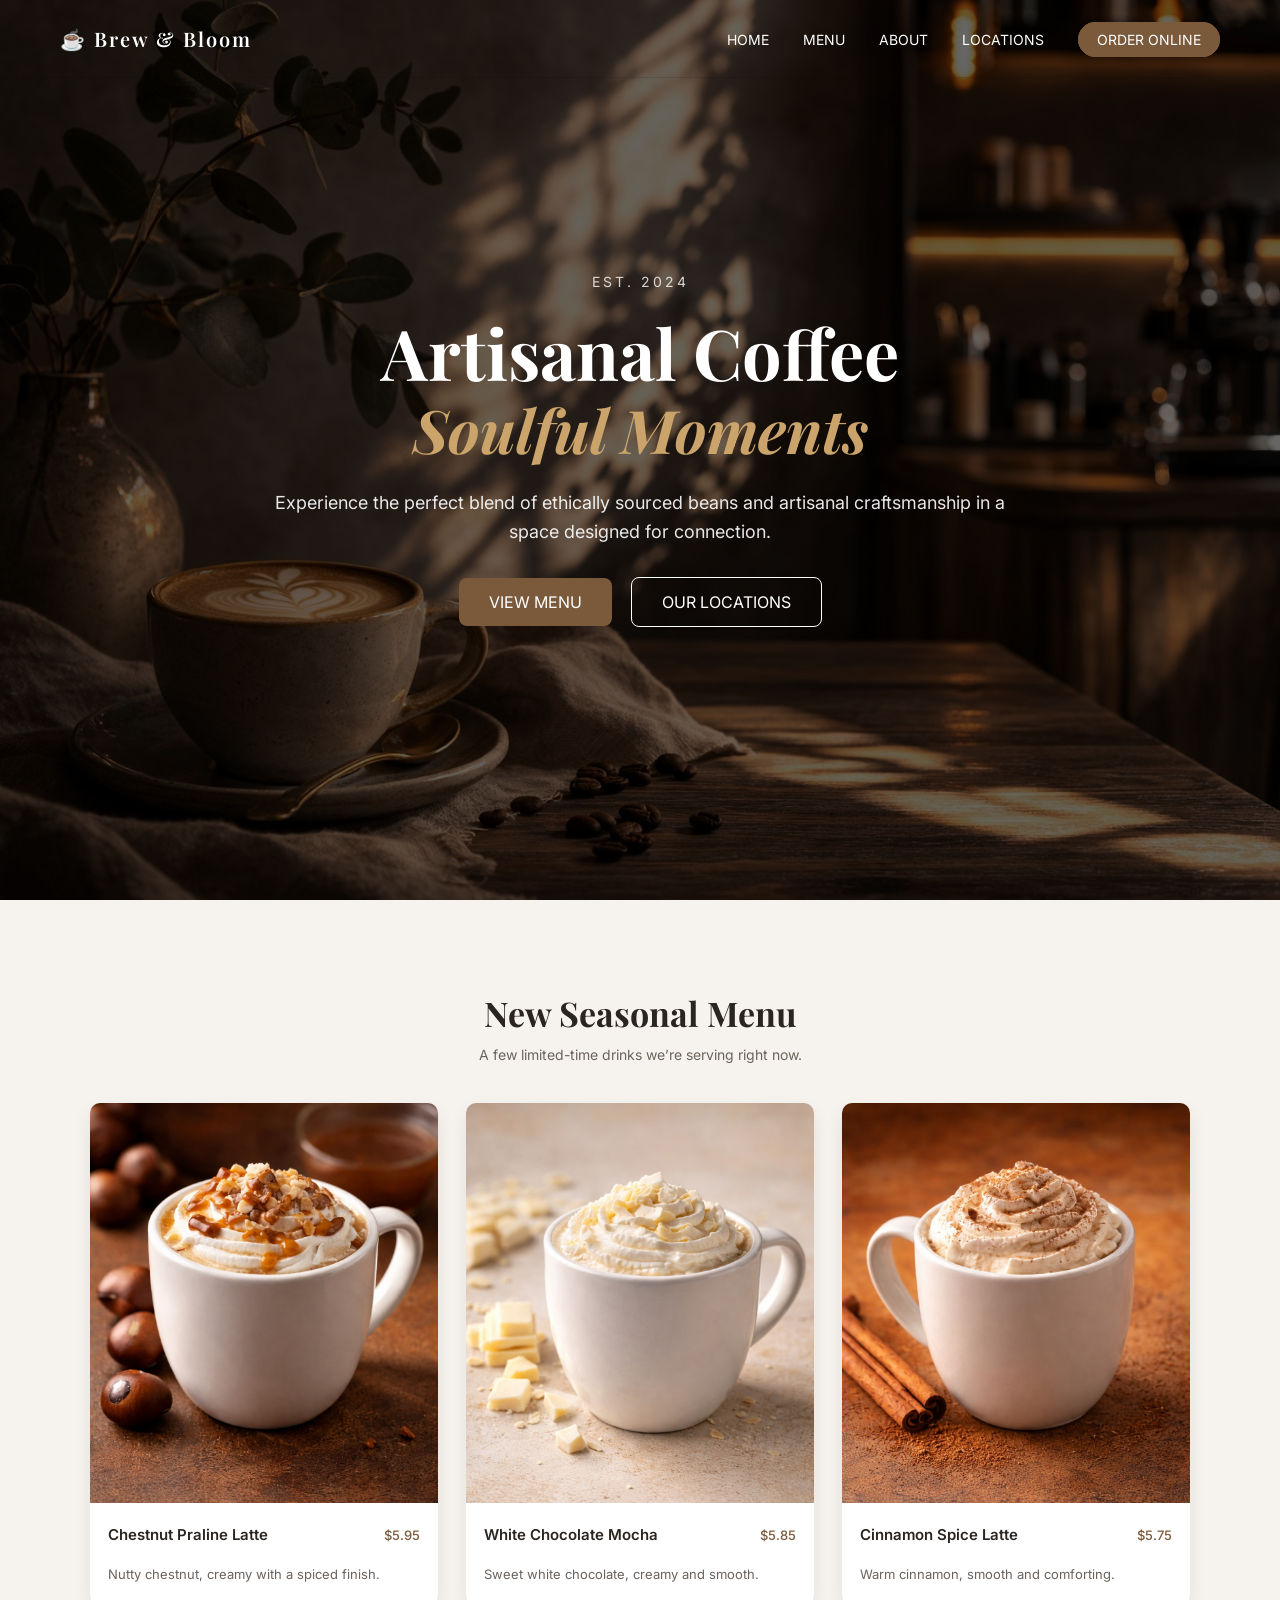
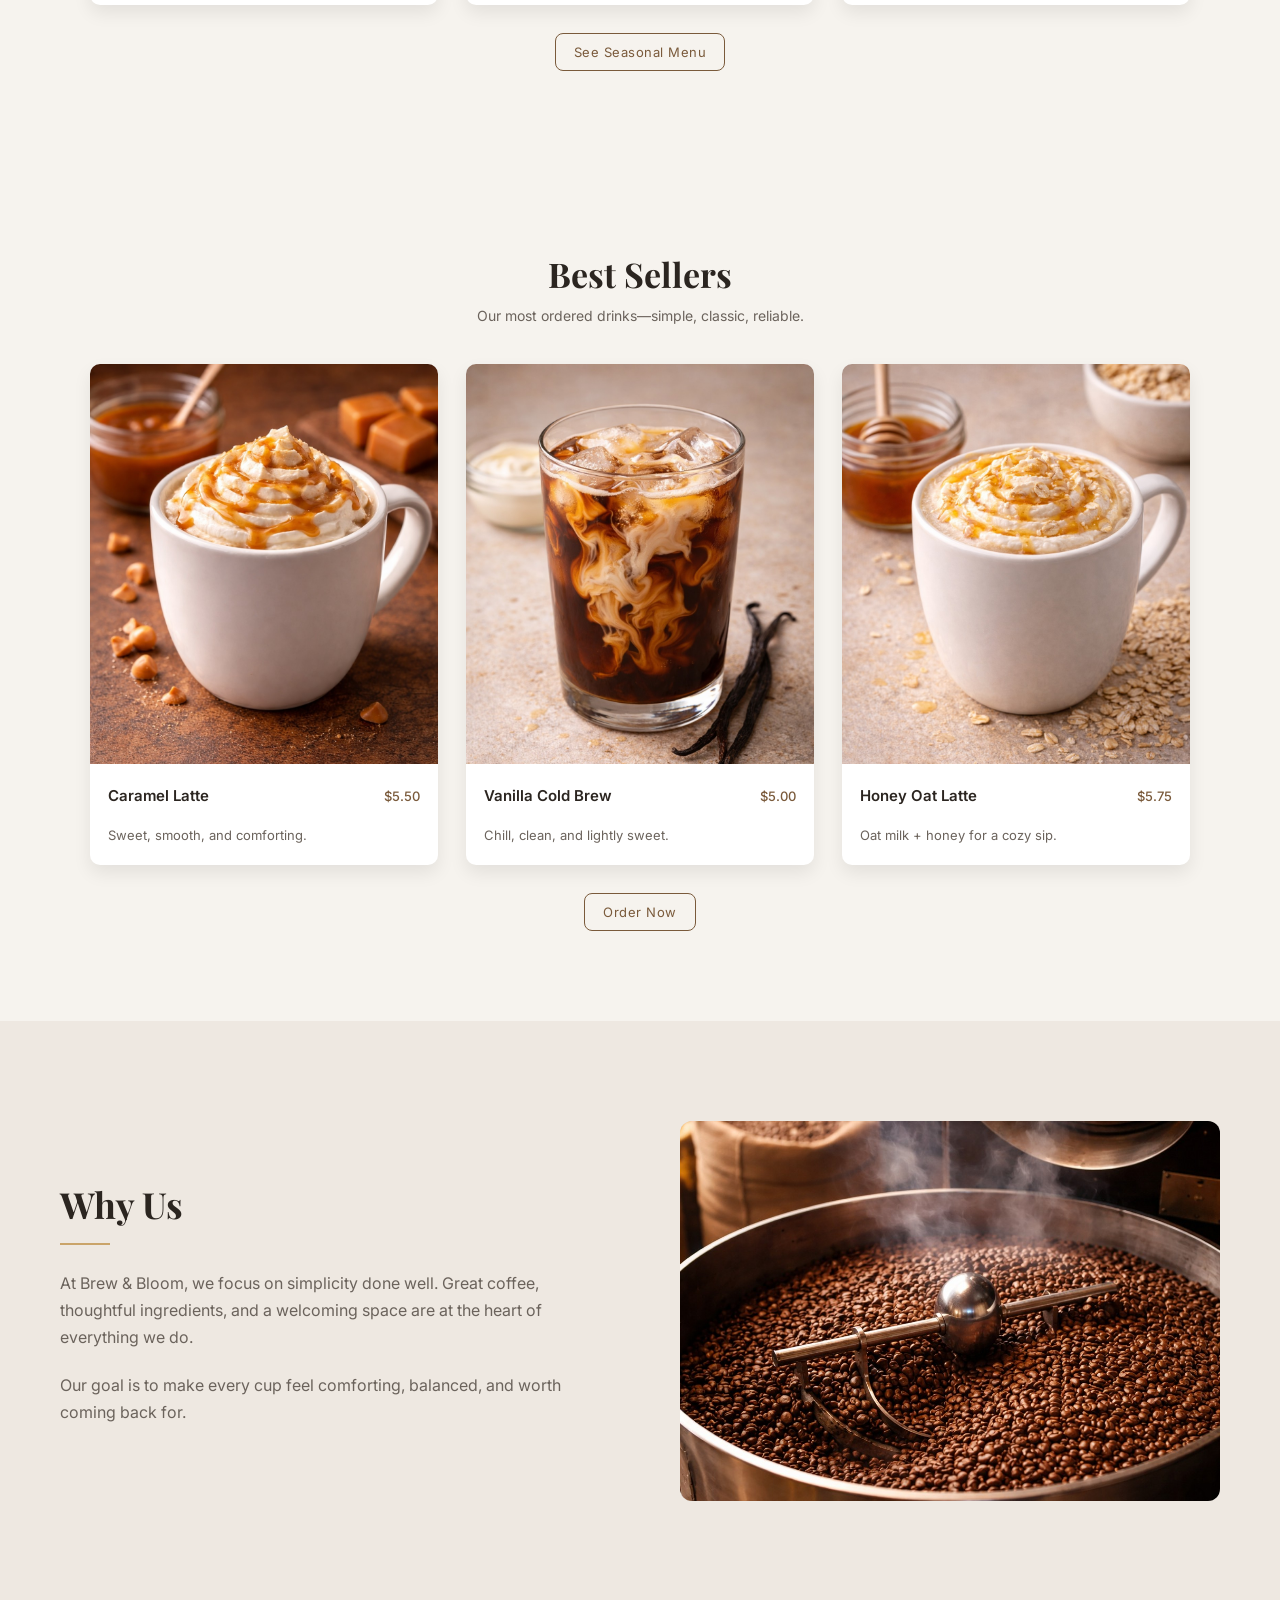
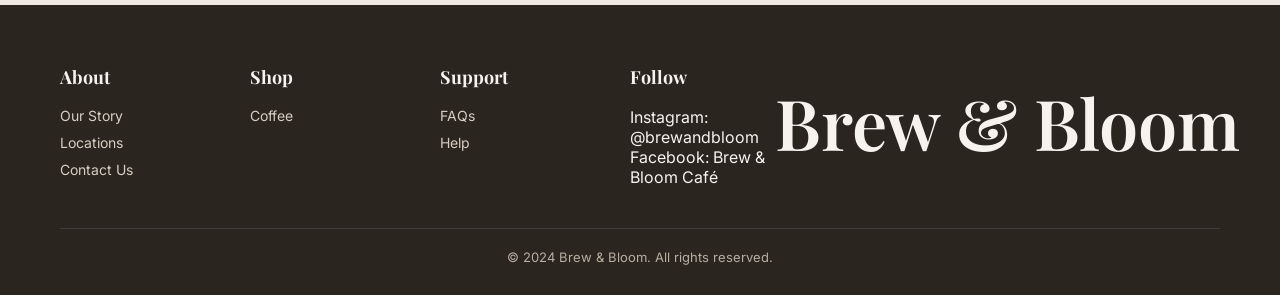
==== index.html @ 4519313d "Update index.html" ====
<!DOCTYPE html>
<html lang="en">
<head>
    <meta charset="UTF-8">
    <meta name="viewport" content="width=device-width, initial-scale=1.0">
    <title>Brew & Bloom</title>
    <link rel="stylesheet" href="style.css">

    <!-- Google Fonts -->
    <link href="https://fonts.googleapis.com/css2?family=Playfair+Display:wght@400;700&family=Inter:wght@300;400;500&display=swap" rel="stylesheet">
</head>
<body class="home">

    <!-- Navbar -->
    <header>
        <div class="logo">☕ Brew & Bloom</div>
        <div class="hamburger" onclick="toggleMenu()">
            ☰
        </div>


   <nav>

<a href="index.html#home">HOME</a>
<a href="menu.html">MENU</a>
<a href="story.html">ABOUT</a>
<a href="locations.html">LOCATIONS</a>
<a href="order.html" class="order-btn">ORDER ONLINE</a>

</nav>

    
    </header>

    <!-- Hero Section -->
    <section class="hero" id="home">
        <div class="overlay"></div>

        <div class="hero-content">
            <p class="est">EST. 2024</p>
            <h1>Artisanal Coffee</h1>
            <h2>Soulful Moments</h2>
            <p class="description">
                Experience the perfect blend of ethically sourced beans and artisanal craftsmanship in a space designed for connection.
            </p>

            <div class="buttons">
                 <a href="menu.html" class="primary-btn">VIEW MENU</a>
                 <a href="locations.html" class="secondary-btn">OUR LOCATIONS</a>
            </div>
        </div>
    </section>

<!-- SEASONAL SECTION (centered + small button under cards) -->
<section id="seasonal" class="curated">
  <div class="curated-inner">

    <h2 class="curated-title">New Seasonal Menu</h2>
    <p class="curated-subtitle">A few limited-time drinks we’re serving right now.</p>

    <div class="curated-grid">
      <article class="curated-card">
        <img src="image/seasonal1.jpg" alt="Chestnut Praline Latte">
        <div class="curated-body">
          <div class="curated-row">
            <h3>Chestnut Praline Latte</h3>
            <span class="price">$5.95</span>
          </div>
          <p class="curated-desc">Nutty chestnut, creamy with a spiced finish.</p>
        </div>
      </article>

      <article class="curated-card">
        <img src="image/seasonal2.jpg" alt="White Chocolate Mocha">
        <div class="curated-body">
          <div class="curated-row">
            <h3>White Chocolate Mocha</h3>
            <span class="price">$5.85</span>
          </div>
          <p class="curated-desc">Sweet white chocolate, creamy and smooth.</p>
        </div>
      </article>

      <article class="curated-card">
        <img src="image/seasonal3.jpg" alt="Cinnamon Spice Latte">
        <div class="curated-body">
          <div class="curated-row">
            <h3>Cinnamon Spice Latte</h3>
            <span class="price">$5.75</span>
          </div>
          <p class="curated-desc">Warm cinnamon, smooth and comforting.</p>
        </div>
      </article>
    </div>

    <div class="curated-cta">
      <a href="seasonal.html" class="curated-btn">See Seasonal Menu</a>
    </div>

  </div>
</section>

<!-- BEST SELLERS (centered + small button under cards) -->
<section id="menu" class="curated">
  <div class="curated-inner">

    <h2 class="curated-title">Best Sellers</h2>
    <p class="curated-subtitle">Our most ordered drinks—simple, classic, reliable.</p>

    <div class="curated-grid">
      <article class="curated-card">
        <img src="image/bestcoffee1.jpg" alt="Caramel Latte">
        <div class="curated-body">
          <div class="curated-row">
            <h3>Caramel Latte</h3>
            <span class="price">$5.50</span>
          </div>
          <p class="curated-desc">Sweet, smooth, and comforting.</p>
        </div>
      </article>

      <article class="curated-card">
        <img src="image/bestcoffee2.jpg" alt="Vanilla Cold Brew">
        <div class="curated-body">
          <div class="curated-row">
            <h3>Vanilla Cold Brew</h3>
            <span class="price">$5.00</span>
          </div>
          <p class="curated-desc">Chill, clean, and lightly sweet.</p>
        </div>
      </article>

      <article class="curated-card">
        <img src="image/bestcoffee3.jpg" alt="Honey Oat Latte">
        <div class="curated-body">
          <div class="curated-row">
            <h3>Honey Oat Latte</h3>
            <span class="price">$5.75</span>
          </div>
          <p class="curated-desc">Oat milk + honey for a cozy sip.</p>
        </div>
      </article>
    </div>

    <div class="curated-cta">
      <a href="order.html" class="curated-btn">Order Now</a>
    </div>

  </div>
</section>
<!-- WHy us section -->
<section class="why-us">

  <div class="whyus-container">

    <div class="whyus-text">

      <h2>Why Us</h2>

      <div class="line"></div>

        <p>
        At Brew & Bloom, we focus on simplicity done well.
        Great coffee, thoughtful ingredients, and a welcoming space
        are at the heart of everything we do.
        </p>
        
        <p>
        Our goal is to make every cup feel comforting, balanced,
        and worth coming back for.
        </p>

    </div>

    <div class="whyus-image">
      <img src="image/roaster.jpg" alt="Coffee Roasting">
    </div>

  </div>

</section>

<!-- FOOTER section -->
<footer class="footer">

    <div class="footer-container">

        <div class="footer-column">

            <h3>About</h3>

            <a href="story.html">Our Story</a>
            <a href="locations.html">Locations</a>
            <a href="contact.html">Contact Us</a>

        </div>


        <div class="footer-column">

            <h3>Shop</h3>
            <!-- sends you to the menu -->
            <a href="menu.html">Coffee</a>

        </div>


        <div class="footer-column">

            <h3>Support</h3>

            <a href="faq.html">FAQs</a>
            <a href="support.html">Help</a>

        </div>


        <div class="footer-column">

            <h3>Follow</h3>

            <p>Instagram: @brewandbloom</p>
            <p>Facebook: Brew & Bloom Café</p>


        </div>

    </div>

    <div class="footer-bottom">
    <!-- copyright -->
        <p>&copy 2024 Brew & Bloom. All rights reserved.</p>

        
    <!-- Big Brandmark -->
        <div class="footer-brand">
                Brew & Bloom
        </div>
    </div>
</footer>
    
    <script src="script.js"></script>
</body>

</html>
---- style.css ----
/*  GLOBAL RESET  */

* {
    margin: 0;
    padding: 0;
    box-sizing: border-box;
}

body {
    font-family: 'Inter', sans-serif;
    background: #f6f3ee; /* light beige background */
    color: #2b2520; /* dark brown text */
}

a {
    text-decoration: none;
    color: inherit;
}

/*  NAVBAR  */
.home .logo {
    color: white; /* for home */
}

.home nav a {
    color: white; /* for home */
}

header {
    position: absolute;
    top: 0;
    width: 100%;
    padding: 25px 60px;
    display: flex;
    justify-content: space-between;
    align-items: center;
    z-index: 10;
    border-bottom: 1px solid rgba(0, 0, 0, 0.10);
}

.logo {
    font-size: 20px;
    font-weight: 600;
    letter-spacing: 2px;
    font-family: 'Playfair Display', serif;

}

nav a {
    margin-left: 30px;
    font-size: 14px;
    transition: 0.3s;
}

nav a:hover {
    color: #caa46a; /* gold accent */
}

.order-btn {
    border: 1px solid #7a5a3b;
    padding: 8px 18px;
    border-radius: 25px;
    background: #7a5a3b; /* add the background color */
    color: white;
}

/*  HERO SECTION (HOME) */

.hero {
    height: 100vh;
    background: url("image/coffee-hero.jpg") center/cover no-repeat;
    display: flex;
    justify-content: center;
    align-items: center;
    text-align: center;
    position: relative;
}

.overlay {
    position: absolute;
    width: 100%;
    height: 100%;
    background: rgba(0,0,0,0.6);
}

.hero-content {
    position: relative;
    max-width: 800px;
    padding: 20px;

    color: white;
}

.est {
    letter-spacing: 3px;
    margin-bottom: 15px;
    font-size: 14px;
    opacity: 0.8;
}

.hero h1 {
    font-family: 'Playfair Display', serif;
    font-size: 70px;
    font-weight: 700;
}

.hero h2 {
    font-family: 'Playfair Display', serif;
    font-size: 60px;
    font-style: italic;
    color: #caa46a;
    margin-top: -10px;
}

.description {
    margin-top: 20px;
    font-size: 18px;
    line-height: 1.6;
    opacity: 0.9;
}

/*  BUTTONS  */

.buttons {
    margin-top: 30px;
}

.primary-btn {
    display: inline-block;
    background: #7a5a3b;
    padding: 14px 30px;
    border-radius: 8px;
    margin-right: 15px;
    transition: 0.3s;
    color: white;
}

.primary-btn:hover {
    background: #6a4d33;
}

.secondary-btn {
    display: inline-block;
    padding: 14px 30px;
    border-radius: 8px;
    border: 1px solid white;
    transition: 0.3s;
    color: white;
}

.secondary-btn:hover {
    background: white;
    color: #2b2520;
}

/*  PAGE HEADER  */

.page-header {
    padding: 140px 20px 60px;
    text-align: center;
    border-bottom: 1px solid #e4ded6;
}

.page-header h1 {
    font-size: 60px;
    font-weight: bold;
    
}

/* HERO TEXT (MENU STYLE) */

.hero-text {
    text-align: center;
    padding: 120px 20px 60px;
    border-bottom: 1px solid #e4ded6;
}

.hero-text h1 {
    font-size: 65px;
    font-weight: bold;
    line-height: 1.2;
}

.yellow {
    color: #caa46a;
}

.hero-text p {
    margin-top: 20px;
    max-width: 600px;
    margin-left: auto;
    margin-right: auto;
    color: #6b635c;
}

/* MAIN LAYOUT */

.menu-container{
display:flex;
gap:80px;
padding:130px 90px 110px;
align-items:flex-start;

background:linear-gradient(to bottom,#f6f3ee,#efe7dc);
}



/* SIDEBAR */

.menu-sidebar{
width:250px;
flex-shrink:0;
position:sticky;
top:110px;

background:#ffffff;
padding:30px 28px;

border-radius:14px;

border:1px solid #ece4db;

box-shadow:0 15px 35px rgba(0,0,0,0.08);
}


/* CATEGORY TITLE */

.menu-sidebar h3{
margin-top:26px;
margin-bottom:16px;

font-size:12px;
letter-spacing:2px;
text-transform:uppercase;

color:#caa46a;

border-bottom:2px solid #f1e8dd;
padding-bottom:6px;
}


/* SIDEBAR LINKS */

.menu-sidebar a{
display:block;
margin-bottom:10px;
font-size:14px;
color:#5f574f;
transition:0.25s;
padding:4px 0;
}

.menu-sidebar a:hover{
color:#caa46a;
transform:translateX(6px);
}



/* MAIN CONTENT */

.menu-content h2{
font-family:'Playfair Display', serif;
font-size:38px;
margin-bottom:40px;

color:#2b2520;

position:relative;
}

.menu-content h2:after{
content:"";
display:block;
width:60px;
height:3px;
background:#caa46a;
margin-top:10px;
}


.menu-content h3{
font-family:'Playfair Display', serif;
margin-top:10px;
margin-bottom:18px;

font-size:24px;

color:#7a5a3b;
}



.menu-container{
display:flex;
gap:100px;
padding:120px 80px 100px 80px;
align-items:flex-start;
}





/* GRID LAYOUT */

.menu-grid{
display:grid;
grid-template-columns:1fr 1fr;
gap:45px;

margin-bottom:90px;
}


.menu-column{
display:flex;
flex-direction:column;
gap:25px;
}


/* MENU ITEM CARD */

.menu-item{
display:flex;
align-items:center;
gap:22px;

background:#ffffff;
padding:18px 20px;

border-radius:14px;

border:1px solid #eee5dc;

box-shadow:0 12px 28px rgba(0,0,0,0.07);

cursor:pointer;
transition:0.3s;
}

.menu-item:hover{
transform:translateY(-4px);
box-shadow:0 18px 38px rgba(0,0,0,0.12);
}



/* BIGGER IMAGES */

.menu-item img{
width:90px;
height:90px;

border-radius:50%;

object-fit:cover;

border:3px solid #f1e8dd;
}



/* TEXT */

.menu-item span{
font-size:17px;
font-weight:500;

color:#2b2520;

font-family:'Inter', sans-serif;
}


/* LOCATIONS PAGE */

.location-section{
padding:80px 60px;
background:#f7f4ef;
}

.location-container{
max-width:1100px;
margin:auto;
display:grid;
grid-template-columns:repeat(2,1fr);
gap:40px;
}

.location-card{
background:white;
border-radius:14px;
overflow:hidden;
box-shadow:0 8px 25px rgba(0,0,0,0.08);
transition:0.25s;
}

.location-card:hover{
transform:translateY(-6px);
box-shadow:0 12px 30px rgba(0,0,0,0.12);
}

.location-card img{
width:100%;
height:260px;
object-fit:cover;
}

.location-info{
padding:25px;
text-align:center;
}

.location-info h3{
font-family:'Playfair Display', serif;
font-size:22px;
margin-bottom:15px;
color:#2b2520;
}

.address{
color:#6b635c;
margin-bottom:10px;
line-height:1.6;
}

.phone{
font-size:14px;
margin-bottom:10px;
color:#6b635c;
}

.hours{
font-size:14px;
margin-bottom:18px;
color:#6b635c;
}

.shop-link{
display:inline-block;
padding:8px 20px;
border-radius:20px;
background:#6b4f3c;
color:white;
text-decoration:none;
font-size:14px;
transition:0.2s;
}

.shop-link:hover{
background:#4e392a;
}


/* Curated (centered) sections */
/* seasonal on home */
.curated {
  background: #f6f3ee;
  padding: 90px 60px;
}

.curated-inner {
  max-width: 1100px;
  margin: 0 auto;
  text-align: center;
}

.curated-title {
  font-family: 'Playfair Display', serif;
  font-size: 34px;
  margin-bottom: 10px;
}

.curated-subtitle {
  font-size: 14px;
  color: #6b635c;
  margin-bottom: 40px;
}

.curated-grid {
  display: grid;
  grid-template-columns: repeat(3, 1fr);
  gap: 28px;
  margin-bottom: 28px;
}

.curated-card {
  background: #fff;
  border-radius: 10px;
  overflow: hidden;
  text-align: left;
  box-shadow: 0 8px 18px rgba(0,0,0,0.08);
}

.curated-card img {
  width: 100%;
  height: 400px;
  object-fit: cover;
  object-position: 50% 15%; /* keeps centered and show more of top */
}

.curated-body {
  padding: 18px 18px 20px;
}

.curated-row {
  display: flex;
  justify-content: space-between;
  align-items: baseline;
  gap: 10px;
}

.curated-row h3 {
  font-size: 15px;
  font-weight: 600;
}

.price {
  font-size: 13px;
  color: #7a5a3b;
  white-space: nowrap;
}

.curated-desc {
  margin-top: 10px;
  font-size: 13px;
  color: #6b635c;
  line-height: 1.5;
}

.curated-cta {
  display: flex;
  justify-content: center;
}

.curated-btn {
  display: inline-block;
  border: 1px solid #7a5a3b;
  color: #7a5a3b;
  padding: 10px 18px;
  border-radius: 8px;
  font-size: 13px;
  letter-spacing: 0.5px;
  transition: 0.3s;
  background: transparent;
}

.curated-btn:hover {
  background: #7a5a3b;
  color: #fff;
}
/* responsive */
/* make it seem like separate section colors */
@media (max-width: 900px) {
  .curated-grid {
    grid-template-columns: 1fr;
  }
  .curated {
    padding: 70px 20px;
  }
}

/* ORDER PAGE */

.order-section{
padding:80px 60px;
max-width:1100px;
margin:auto;
text-align:center;
}

.order-section h1{
font-family:'Playfair Display', serif;
font-size:42px;
margin-bottom:10px;
}

.order-subtitle{
color:#6b635c;
margin-bottom:40px;
}

.order-section h2{
margin-top:60px;
margin-bottom:25px;
font-family:'Playfair Display', serif;
font-size:28px;
}

.order-grid{
display:grid;
grid-template-columns:repeat(3,1fr);
gap:30px;
}

.order-item{
background:white;
border-radius:12px;
padding:20px;
box-shadow:0 5px 15px rgba(0,0,0,0.08);
transition:0.2s;
}

.order-item:hover{
transform:translateY(-4px);
}

.order-item img{
width:100%;
height:180px;
object-fit:cover;
border-radius:8px;
margin-bottom:12px;
}

.order-item h3{
font-size:18px;
margin-bottom:6px;
}

.order-item p{
color:#6b635c;
margin-bottom:12px;
}

.order-item button{
background:#6b4f3c;
color:white;
border:none;
padding:8px 18px;
border-radius:20px;
cursor:pointer;
font-size:14px;
}

.order-item button:hover{
background:#4e392a;
}


/* WHY US SECTION */

.why-us {
    padding: 100px 60px;
    background: #eee8e1;
}

.whyus-container {
    max-width: 1200px;
    margin: auto;
    display: grid;
    grid-template-columns: 1fr 1fr;
    align-items: center;
    gap: 80px;
}

.whyus-text h2 {
    font-family: 'Playfair Display', serif;
    font-size: 36px;
    margin-bottom: 15px;
}

.line {
    width: 50px;
    height: 2px;
    background: #caa46a;
    margin-bottom: 25px;
}

.whyus-text p {
    color: #6b635c;
    line-height: 1.7;
    margin-bottom: 20px;
}

.whyus-image img {
    width: 100%;
    height: 380px;      /* control the height */
    object-fit: cover;  /* crops the image nicely */
    border-radius: 12px;
}

/* SEASONAL FEATURE MENU */

.page-header h1 {
    font-family: 'Playfair Display', serif; /*seasonal file header design */
    font-size: 64px;
    letter-spacing: 1px;
    margin-bottom: 10px;
} 

.seasonal-feature {
    padding: 80px 60px;
}

.seasonal-title {
    text-align: center;
    font-family: 'Playfair Display', serif;
    font-size: 42px;
    margin-bottom: 50px;
}

.seasonal-grid {
    display: grid;
    grid-template-columns: repeat(4, 1fr);
    gap: 40px;
}

.seasonal-card {
    background: #ffffff;
    border-radius: 10px;
    overflow: hidden;
    box-shadow: 0 10px 25px rgba(0,0,0,0.08);
}

.seasonal-card img {
    width: 100%;
    height: 400px;      /* controls size */
    object-fit: cover;  /* prevents stretching */
    object-position: 50% 15%;
    border-radius: 12px;
}

.seasonal-info {
    background: #7a5a3b;
    color: white;
    padding: 25px;
    text-align: center;
}

.seasonal-info h2 {
    font-size: 20px;
    margin-bottom: 8px;
}

.price {
    font-weight: 500;
    margin-bottom: 12px;
}

.seasonal-info p {
    font-size: 14px;
    line-height: 1.6;
}

/* FAQ section spacing */
.faq-header h1 {
    margin-bottom: 10px;
}

.faq-header p {
    margin-top: 10px;
}

.faq-section {
    max-width: 900px;
    margin: 80px auto;
    line-height: 1.6;
}

.faq-section h3 {
    margin-top: 30px;   /* space above each question */
    margin-bottom: 8px;
    font-weight: 600;
}

.faq-section p {
    margin-bottom: 20px; /* space between answers */
}
/* SUPPORT PAGE SPACING */

.support-header h1 {
    margin-bottom: 10px;
}

.support-header p {
    margin-top: 10px;
}
.support-section {
    max-width: 900px;
    margin: 80px auto;
    line-height: 1.6;
}

.support-section h3 {
    margin-top: 30px;   /* space above each section title */
    margin-bottom: 8px;
}

.support-section p {
    margin-bottom: 18px; /* space after paragraphs */
}

/* CONTACT PAGE SPACING */

.contact-section {
    max-width: 800px;
    margin: 80px auto;
    text-align: center;
    line-height: 1.7;
}

.contact-section p {
    margin-bottom: 12px;
}
/* FOOTER SECTION */

/* FOOTER */

.footer {
    background: #2b2520;
    color: #f6f3ee;
    padding: 60px 60px 30px;
    /* position to footer to see brandmark */
    position: relative;
}
/* to the left and a little tighter */
.footer-container {
    max-width: 1200px;
    /* push columns to the left */
    margin: 0;
    display: grid;
    
    /* make columns tighter */
    grid-template-columns: repeat(4, 160px);
    gap: 30px;
}


/* =========================
   STORY PAGE
========================= */

.story-section {
    padding: 100px 60px;
}

.story-container {
    max-width: 1100px;
    margin: auto;

    display: grid;
    grid-template-columns: 1fr 1fr;
    gap: 60px;

    align-items: center;
}

/* STORY IMAGE */

.story-image img {
    width: 100%;
    height: 420px;
    object-fit: cover;
    border-radius: 12px;
    box-shadow: 0 12px 30px rgba(0,0,0,0.12);
}

/* STORY TEXT */

.story-text p {
    margin-bottom: 20px;
    line-height: 1.8;
    color: #6b635c;
    font-size: 16px;
}

/* VALUES SECTION */

.values-section {
    background: #eee8e1;
    padding: 90px 60px;
    text-align: center;
}

.values-container {
    max-width: 700px;
    margin: auto;
}

.values-container h2 {
    font-family: 'Playfair Display', serif;
    font-size: 36px;
    margin-bottom: 25px;
}

.values-container p {
    margin-bottom: 12px;
    font-size: 15px;
    color: #6b635c;
    line-height: 1.6;
}



/* footer titles */

.footer-column h3 {
    font-family: 'Playfair Display', serif;
    font-size: 18px;
    margin-bottom: 18px;
}

/* footer links */

.footer-column a {
    display: block;
    font-size: 14px;
    margin-bottom: 10px;
    color: #d7cec2;
    transition: 0.3s;
}

.footer-column a:hover {
    color: #caa46a;
}

/* bottom copyright */

.footer-bottom {
    text-align: center;
    margin-top: 40px;
    padding-top: 20px;
    border-top: 1px solid rgba(255,255,255,0.1);
    font-size: 13px;
    color: #b8aea2;
}
/* BIG BREW & BLOOM BRAND */

.footer-brand {
    position: absolute;
    top: 70px;
    right: 40px;

    font-family: 'Playfair Display', serif;

    font-size: 70px;
    font-weight: 600;

    color: #f6f3ee;
}
/* HAMBURGER ICON */

.hamburger {
    display: none;
    font-size: 28px;
    cursor: pointer;
    color: white;
}

/* MOBILE hamburger MENU */

@media (max-width: 768px) {

    nav {
        display: none;
        flex-direction: column;
        position: absolute;
        top: 80px;
        right: 40px;
        background: #2b2520;
        padding: 20px;
        border-radius: 8px;
    }

    nav a {
        margin: 10px 0;
    }

    nav.show {
        display: flex;
    }

    .hamburger {
        display: block;
    }
}

/* Responsive */
@media (max-width: 900px) {
    .location-section {
        flex-direction: column;
        align-items: center;
    }

    .location-card img {
        height: 400px;
    }
}

/* =========================
   TABLET
========================= */
@media (max-width: 768px) {

    nav {
        flex-wrap: wrap;
        justify-content: center;
    }

    .curated-grid,
    .seasonal-grid,
    .whyus-container,
    .footer-container {
        grid-template-columns: 1fr;
    }

    .menu-container,
    .menu-grid,
    .location-section {
        flex-direction: column;
    }
}

/* =========================
   MOBILE
========================= */
@media (max-width: 480px) {

    header {
        flex-direction: column;
        gap: 10px;
        padding: 20px;
    }

    .hero h1 {
        font-size: 36px;
    }

    .hero h2 {
        font-size: 30px;
    }

    .buttons {
        display: flex;
        flex-direction: column;
        gap: 10px;
    }

    .footer-brand {
        position: static;
        text-align: center;
        font-size: 40px;
    }
}
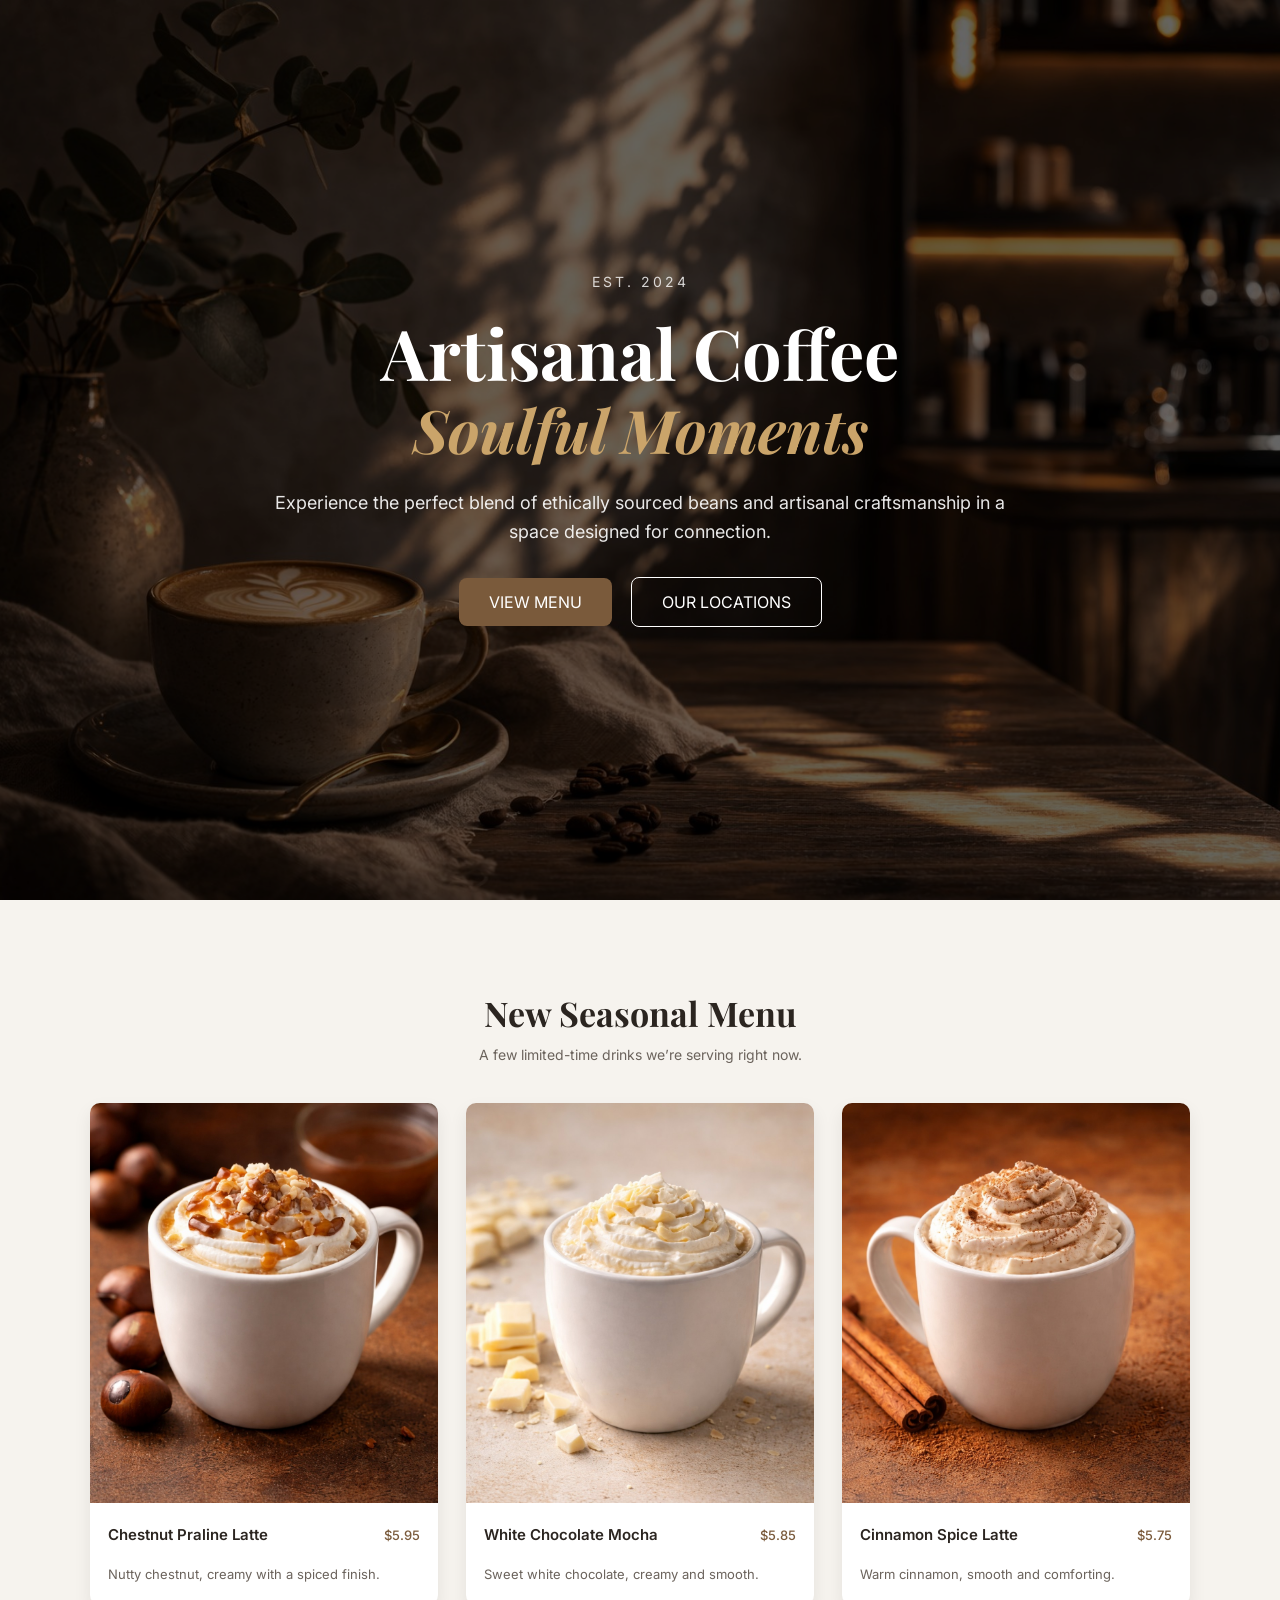
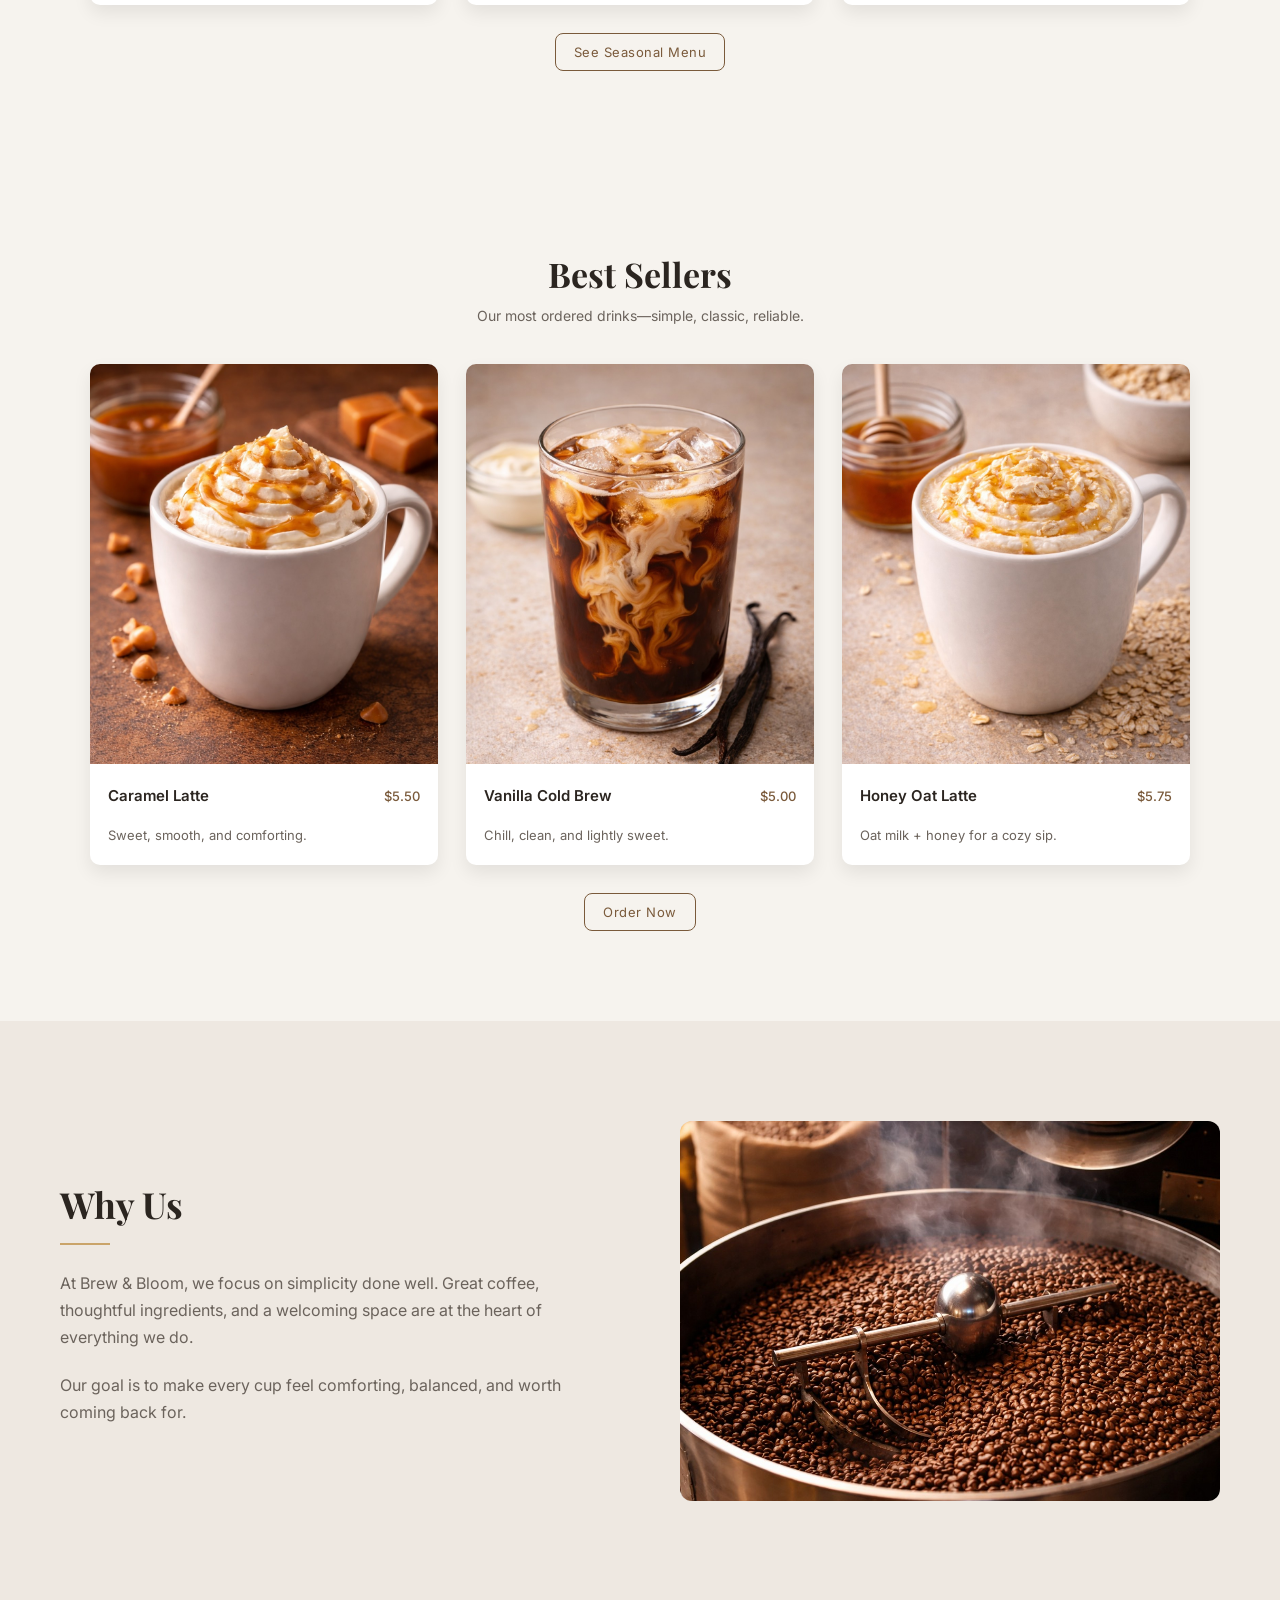
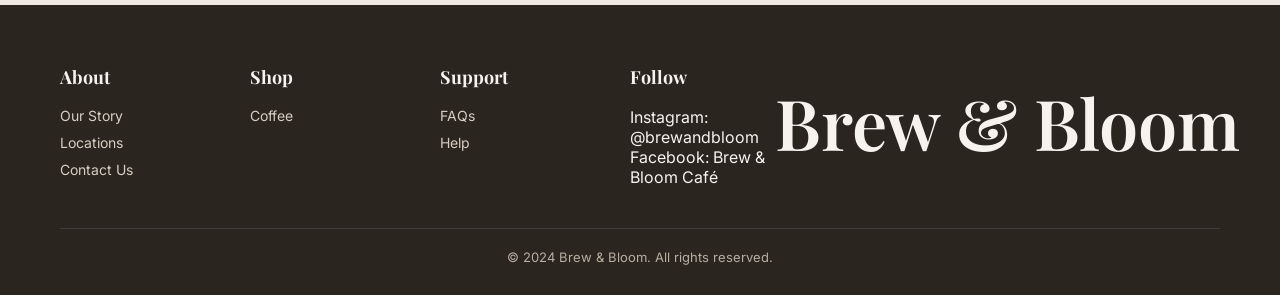
==== commit 007ee451: "Update index.html" ====
--- a/index.html
+++ b/index.html
@@ -13,21 +13,22 @@
 
     <!-- Navbar -->
     <header>
+    <div class="nav-left">
         <div class="logo">☕ Brew & Bloom</div>
         <div class="hamburger" onclick="toggleMenu()">
             ☰
         </div>
-
-
-   <nav>
-
-<a href="index.html#home">HOME</a>
-<a href="menu.html">MENU</a>
-<a href="story.html">ABOUT</a>
-<a href="locations.html">LOCATIONS</a>
-<a href="order.html" class="order-btn">ORDER ONLINE</a>
-
-</nav>
+    </div>
+
+        <nav id="nav-menu">
+        
+        <a href="index.html#home">HOME</a>
+        <a href="menu.html">MENU</a>
+        <a href="story.html">ABOUT</a>
+        <a href="locations.html">LOCATIONS</a>
+        <a href="order.html" class="order-btn">ORDER ONLINE</a>
+        
+        </nav>
 
     
     </header>
@@ -269,3 +270,5 @@
 
 
 
+
+
--- a/style.css
+++ b/style.css
@@ -25,7 +25,11 @@
 .home nav a {
     color: white; /* for home */
 }
-
+.nav-left{
+    display:flex;
+    align-items:center;
+    gap:20px;
+}
 header {
     position: absolute;
     top: 0;
@@ -34,9 +38,9 @@
     display: flex;
     justify-content: space-between;
     align-items: center;
-    z-index: 10;
     border-bottom: 1px solid rgba(0, 0, 0, 0.10);
 }
+
 
 .logo {
     font-size: 20px;
@@ -379,8 +383,36 @@
 
 /* LOCATIONS PAGE */
 
+
+.location-hero{
+height:350px;
+background:url("image/shop1.jpg") center/cover no-repeat;
+display:flex;
+align-items:center;
+justify-content:center;
+margin-top:100px;
+}
+.location-overlay{
+background:rgba(0,0,0,0.35);
+width:100%;
+height:100%;
+
+display:flex;
+align-items:center;
+justify-content:center;
+}
+
+.location-overlay h1{
+font-family:'Playfair Display', serif;
+font-size:48px;
+letter-spacing:2px;
+color:white;
+text-align:center;
+}
+
+
 .location-section{
-padding:80px 60px;
+padding:160px 60px 80px;
 background:#f7f4ef;
 }
 
@@ -441,20 +473,7 @@
 color:#6b635c;
 }
 
-.shop-link{
-display:inline-block;
-padding:8px 20px;
-border-radius:20px;
-background:#6b4f3c;
-color:white;
-text-decoration:none;
-font-size:14px;
-transition:0.2s;
-}
-
-.shop-link:hover{
-background:#4e392a;
-}
+
 
 
 /* Curated (centered) sections */
@@ -1072,3 +1091,8 @@
 
 
 
+
+
+
+
+
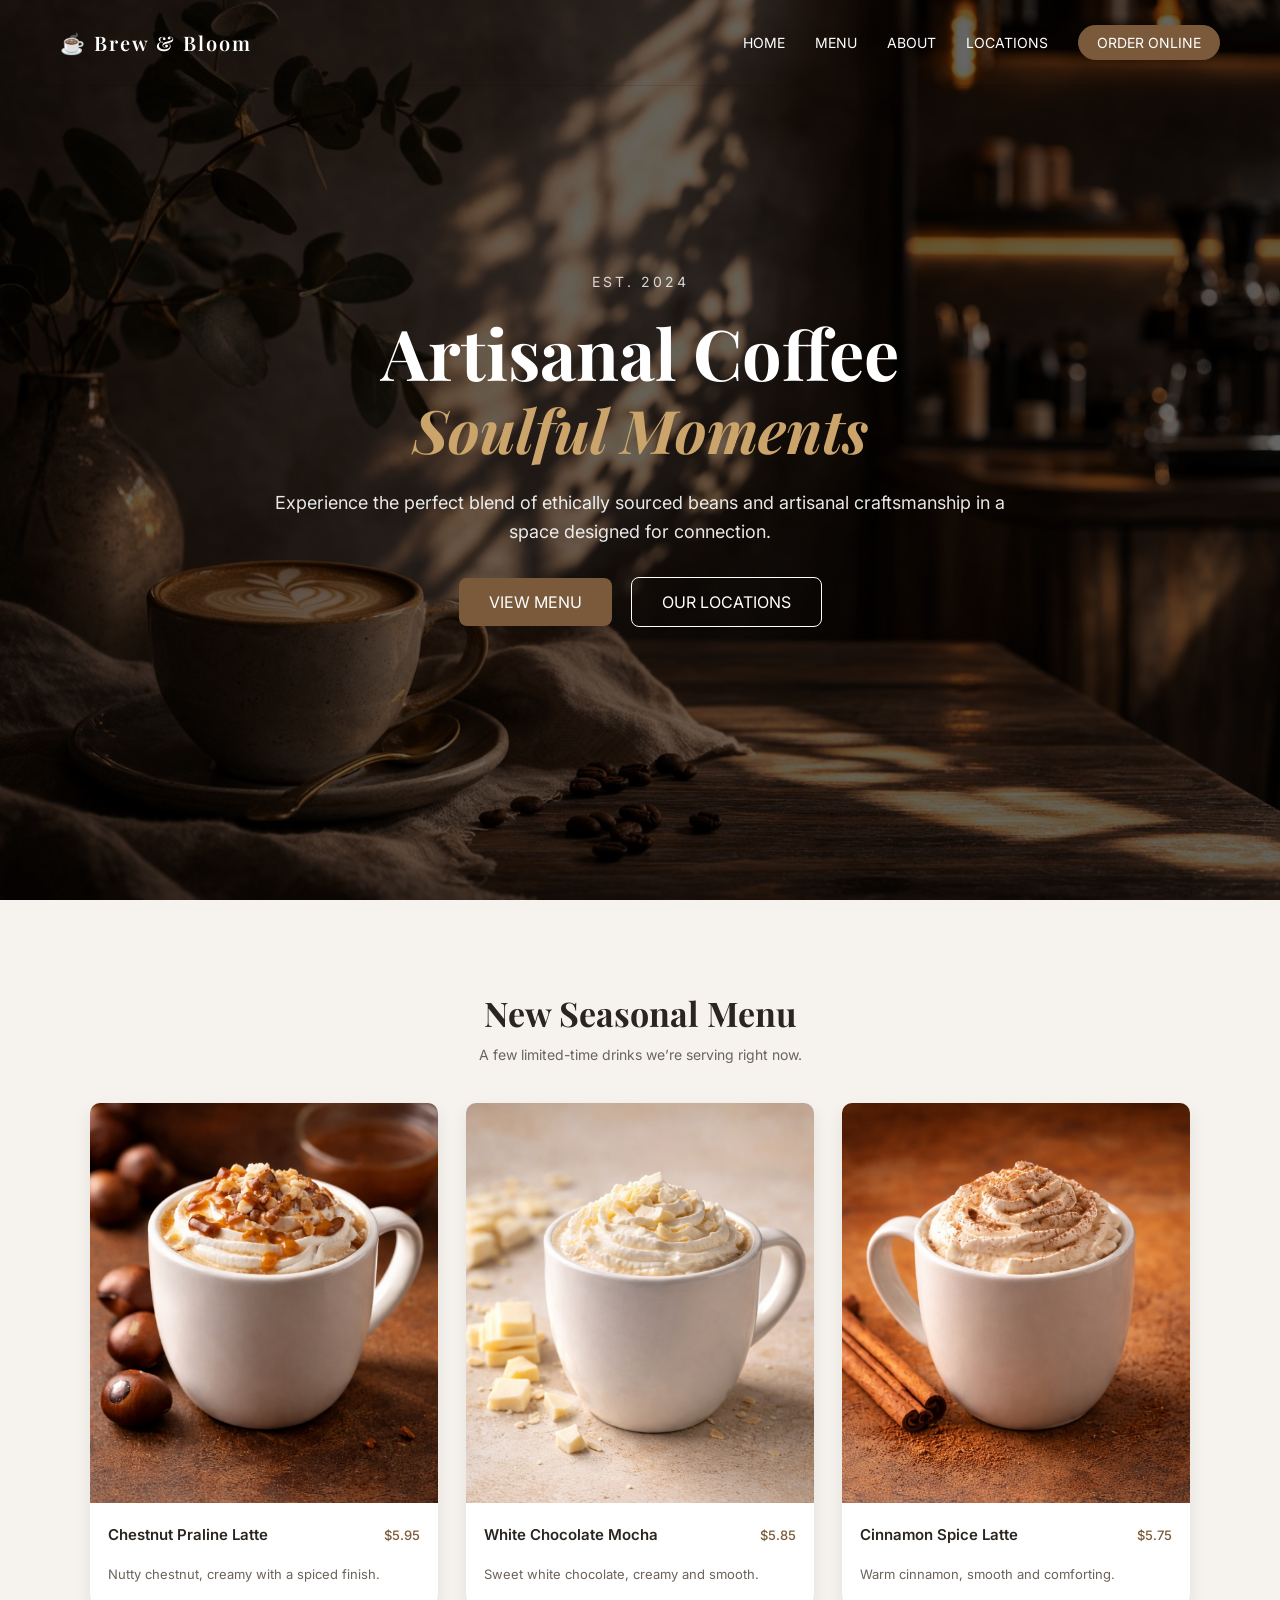
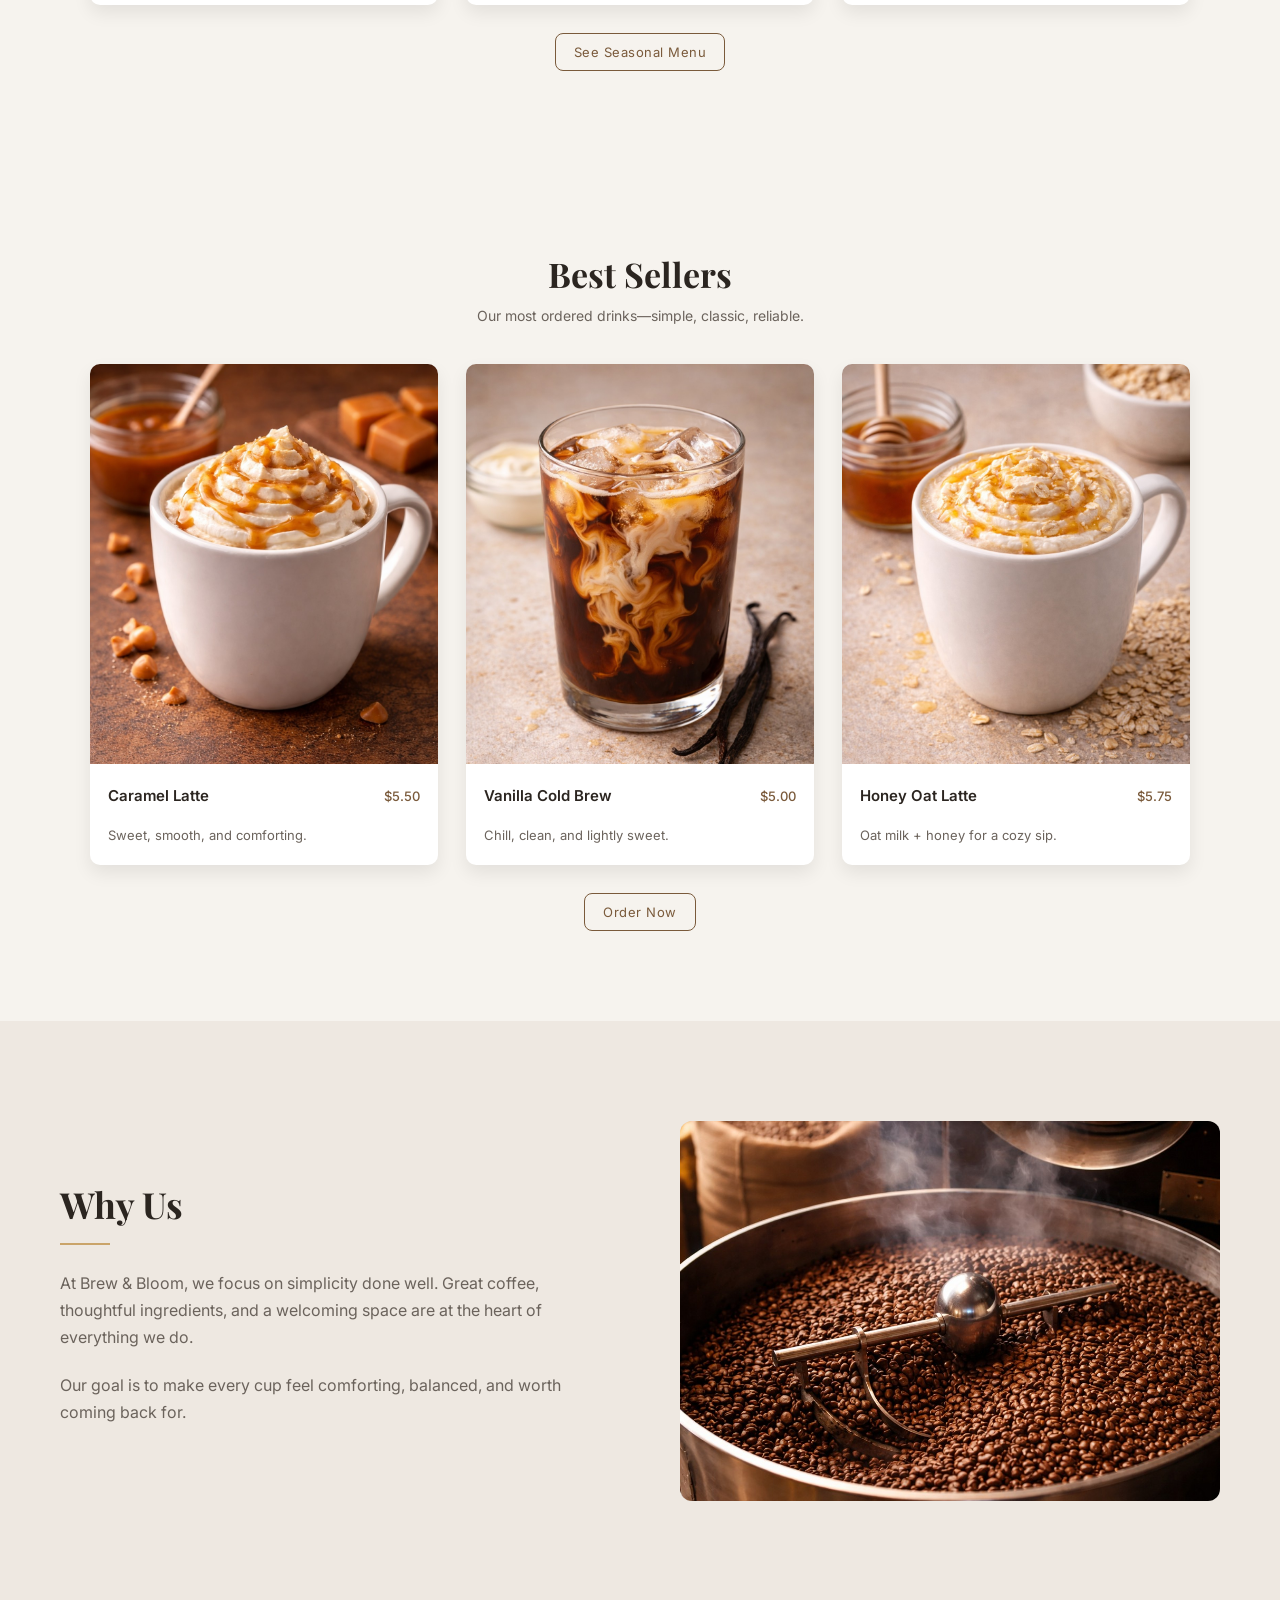
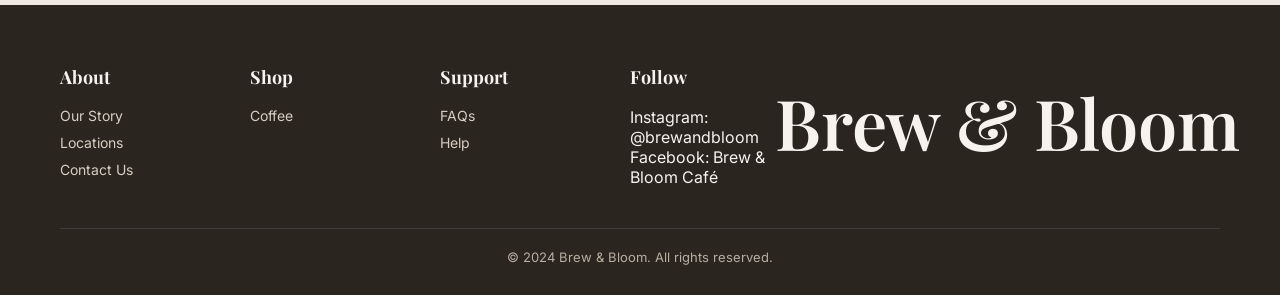
==== commit 3206ef7c: "Update index.html" ====
--- a/index.html
+++ b/index.html
@@ -11,27 +11,30 @@
 </head>
 <body class="home">
 
-    <!-- Navbar -->
-    <header>
+<!-- Navbar -->
+<header>
+
     <div class="nav-left">
-        <div class="logo">☕ Brew & Bloom</div>
-        <div class="hamburger" onclick="toggleMenu()">
-            ☰
-        </div>
-    </div>
-
-        <nav id="nav-menu">
-        
+    
+    <a href="index.html" class="logo">☕ Brew & Bloom</a>
+    
+    <div class="hamburger" onclick="toggleMenu()">
+    ☰
+    </div>
+    
+    </div>
+    
+    <nav id="nav-menu">
+    
         <a href="index.html#home">HOME</a>
         <a href="menu.html">MENU</a>
         <a href="story.html">ABOUT</a>
         <a href="locations.html">LOCATIONS</a>
         <a href="order.html" class="order-btn">ORDER ONLINE</a>
-        
-        </nav>
-
-    
-    </header>
+    
+    </nav>
+
+</header>
 
     <!-- Hero Section -->
     <section class="hero" id="home">
@@ -272,3 +275,5 @@
 
 
 
+
+
--- a/style.css
+++ b/style.css
@@ -19,17 +19,13 @@
 
 /*  NAVBAR  */
 .home .logo {
-    color: white; /* for home */
+    color: white; 
 }
 
 .home nav a {
-    color: white; /* for home */
-}
-.nav-left{
-    display:flex;
-    align-items:center;
-    gap:20px;
-}
+    color: white; 
+}
+
 header {
     position: absolute;
     top: 0;
@@ -38,9 +34,73 @@
     display: flex;
     justify-content: space-between;
     align-items: center;
+    z-index: 10;
     border-bottom: 1px solid rgba(0, 0, 0, 0.10);
 }
 
+.logo {
+    font-size: 20px;
+    font-weight: 600;
+    letter-spacing: 2px;
+    font-family: 'Playfair Display', serif;
+
+}
+
+nav a {
+    margin-left: 30px;
+    font-size: 14px;
+    transition: 0.3s;
+}
+
+nav a:hover {
+    color: #caa46a;
+}
+
+/* ORDER BUTTON */
+
+.order-btn {
+    border: 1px solid #7a5a3b;
+    padding: 8px 18px;
+    border-radius: 25px;
+    background: #7a5a3b;
+    color: white;
+}
+
+/* CART BUTTON */
+
+.cart-btn{
+    display:flex;
+    justify-content:center;
+    align-items:center;
+
+    width:38px;
+    height:38px;
+
+    border-radius:50%;
+    border:2px solid #8b5e3c;
+
+    font-size:18px;
+    text-decoration:none;
+    color:#8b5e3c;
+
+    margin-left:15px;
+}
+
+
+.cart-btn:hover{
+    background:#8b5e3c;
+    color:white;
+}
+
+nav{
+    display:flex;
+    align-items:center;
+    flex-wrap:nowrap;
+}
+
+nav a{
+    white-space:nowrap;
+}
 
 .logo {
     font-size: 20px;
@@ -1085,14 +1145,3 @@
 
 
 
-
-
-
-
-
-
-
-
-
-
-
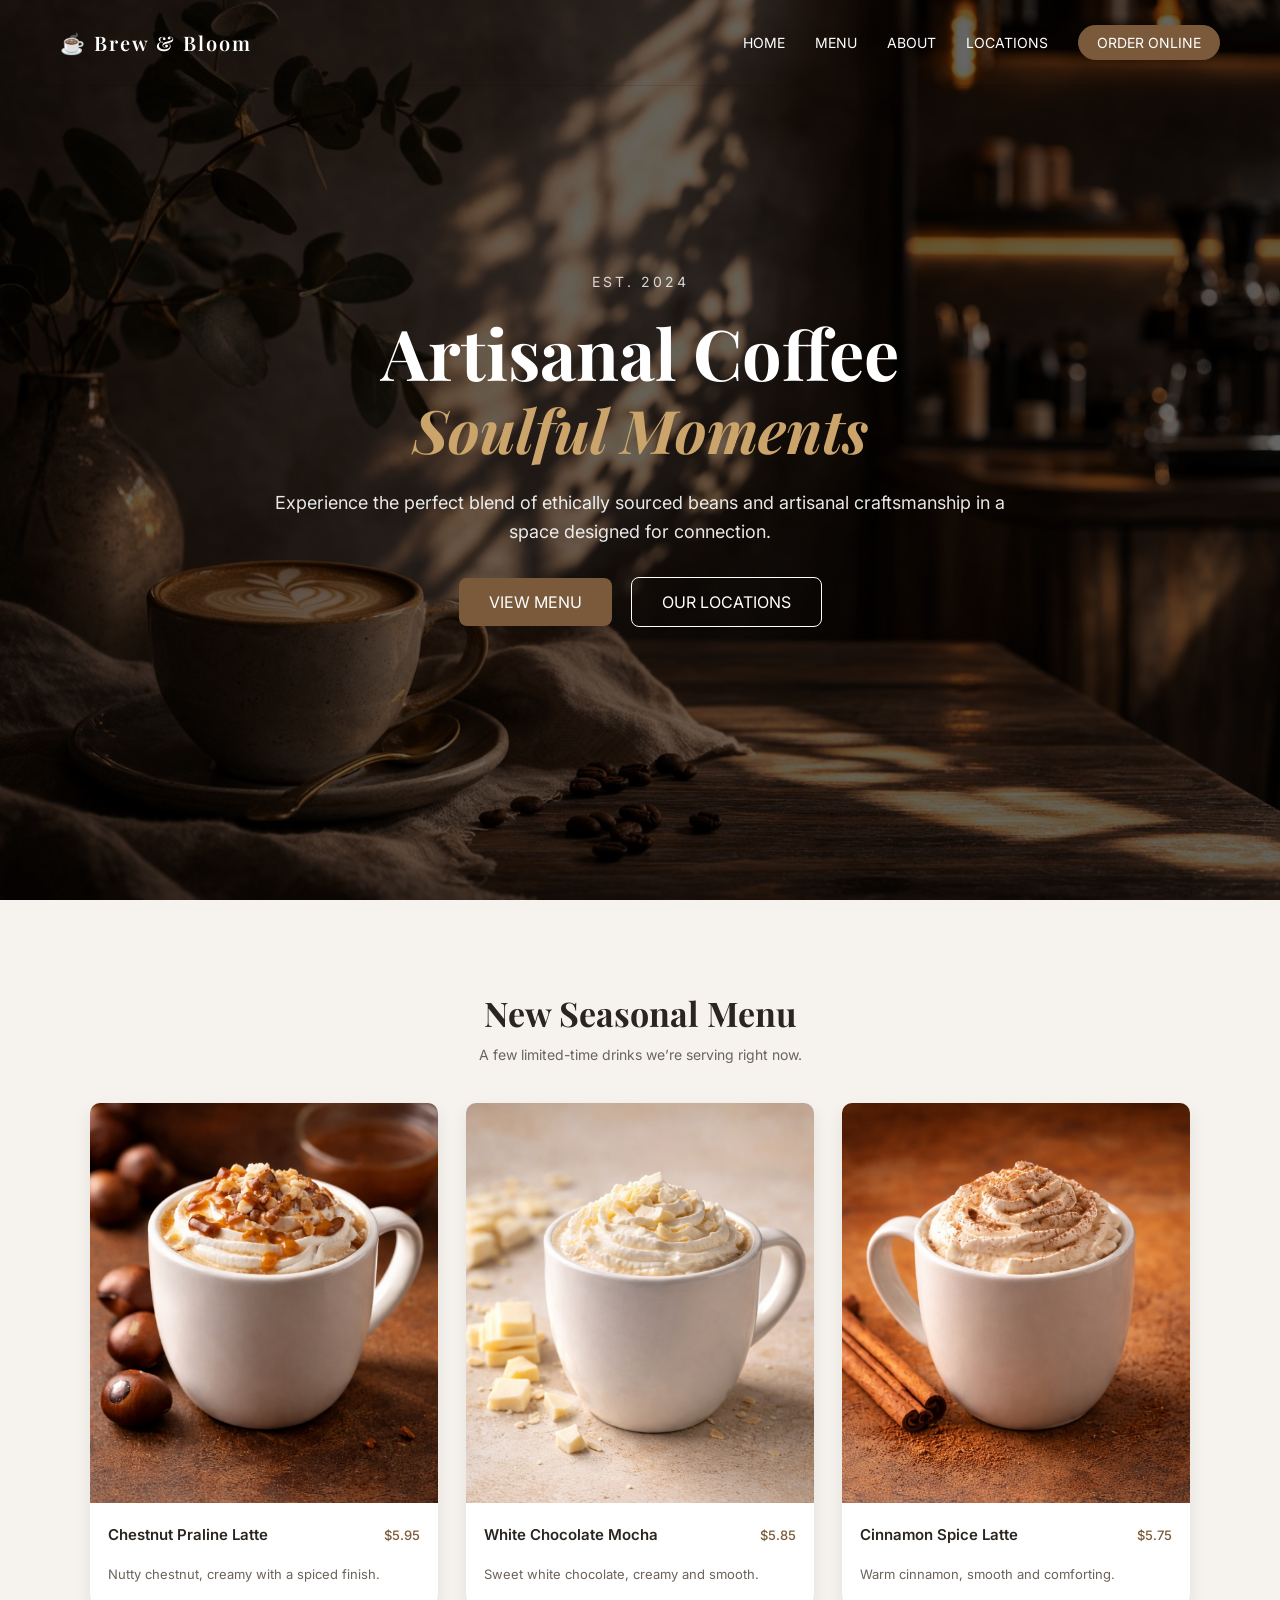
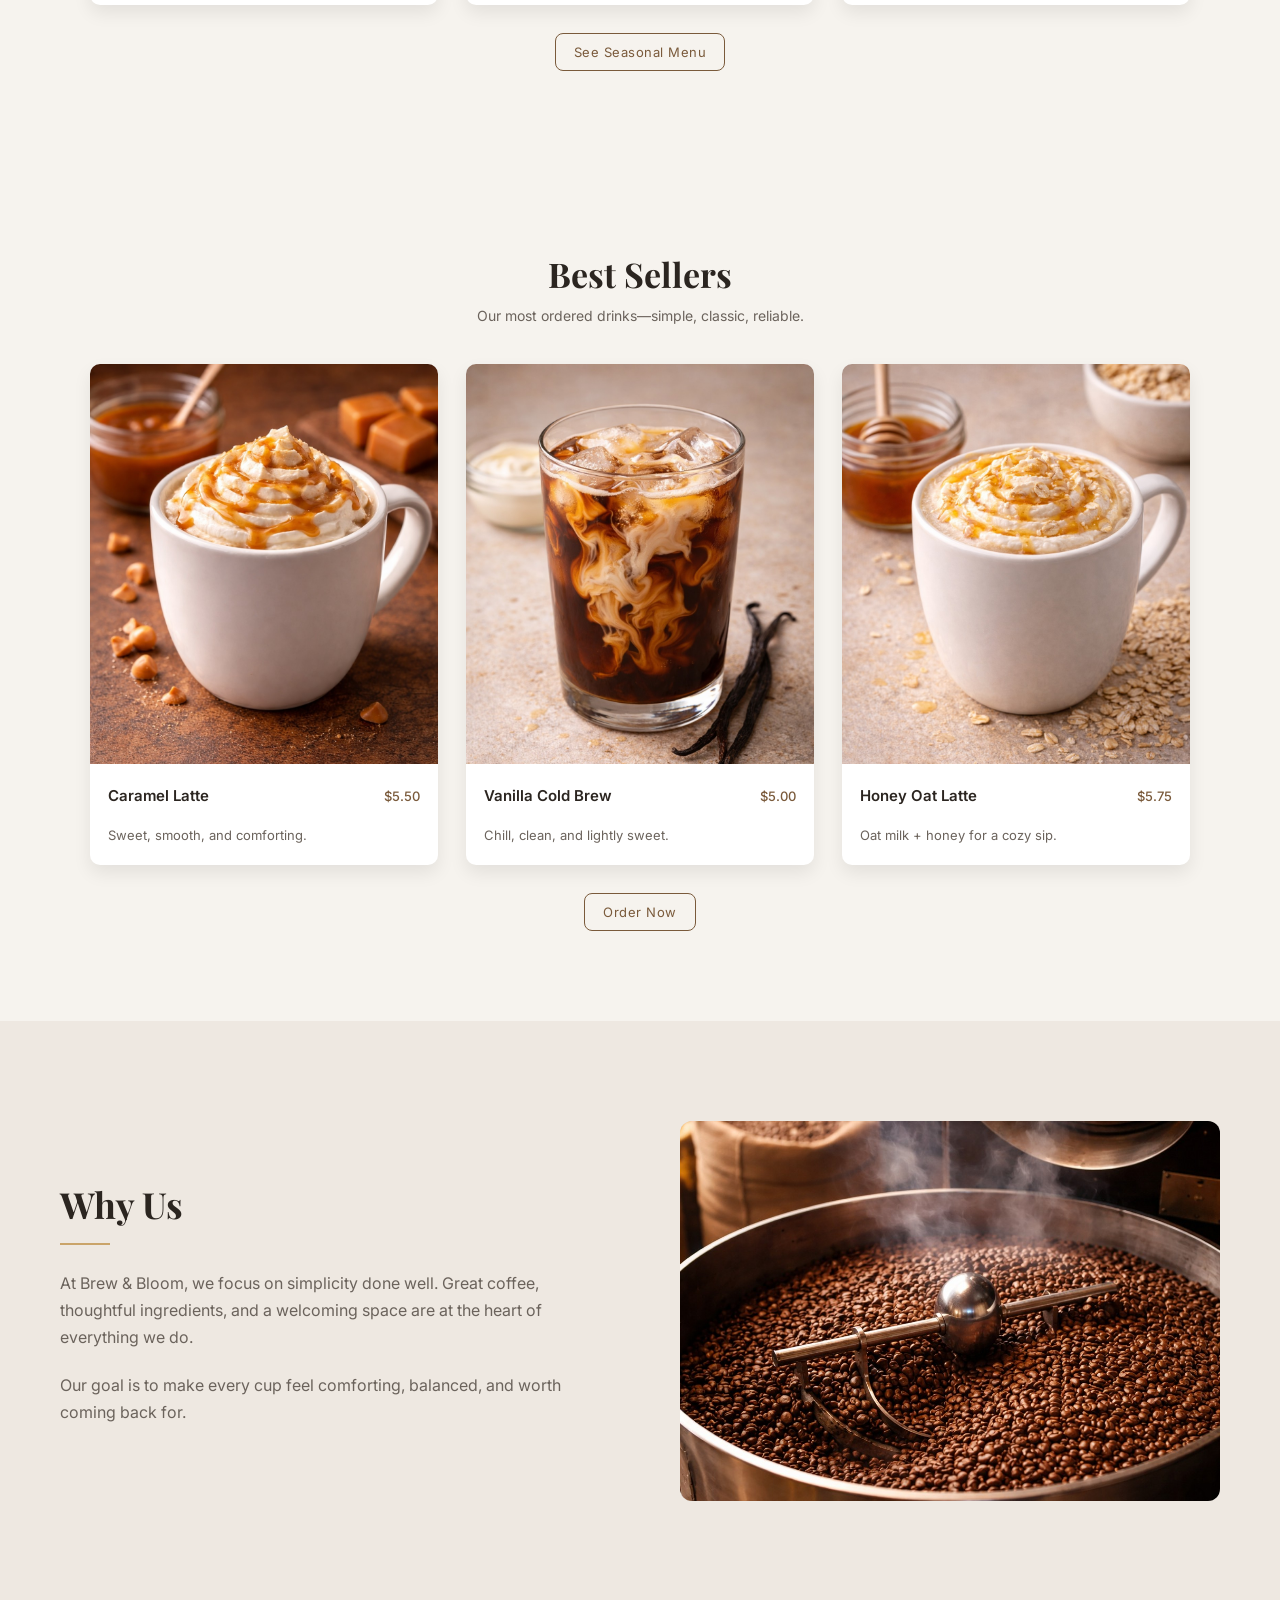
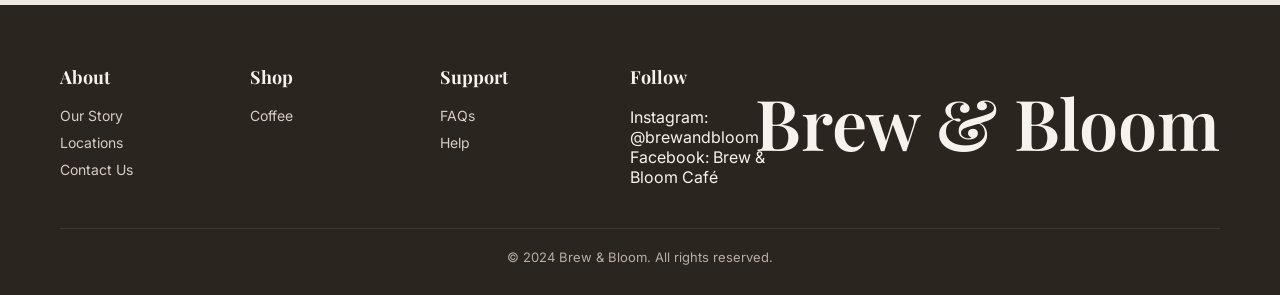
==== commit e6d06476: "Update index.html" ====
--- a/index.html
+++ b/index.html
@@ -1,4 +1,4 @@
-<!DOCTYPE html>
+ <!DOCTYPE html>
 <html lang="en">
 <head>
     <meta charset="UTF-8">
--- a/style.css
+++ b/style.css
@@ -12,6 +12,12 @@
     color: #2b2520; /* dark brown text */
 }
 
+img{
+max-width:100%;
+height:auto;
+}
+
+
 a {
     text-decoration: none;
     color: inherit;
@@ -25,6 +31,12 @@
 .home nav a {
     color: white; 
 }
+.nav-left{
+display:flex;
+align-items:center;
+gap:15px;
+}
+
 
 header {
     position: absolute;
@@ -130,15 +142,18 @@
 
 /*  HERO SECTION (HOME) */
 
-.hero {
-    height: 100vh;
-    background: url("image/coffee-hero.jpg") center/cover no-repeat;
-    display: flex;
-    justify-content: center;
-    align-items: center;
-    text-align: center;
-    position: relative;
-}
+.hero{
+    height:100vh;
+    background:url("image/coffee-hero.jpg") center/cover no-repeat;
+    display:flex;
+    justify-content:center;
+    align-items:center;
+    text-align:center;
+    position:relative;
+
+}
+
+
 
 .overlay {
     position: absolute;
@@ -264,9 +279,10 @@
 gap:80px;
 padding:130px 90px 110px;
 align-items:flex-start;
-
 background:linear-gradient(to bottom,#f6f3ee,#efe7dc);
 }
+
+
 
 
 
@@ -356,17 +372,12 @@
 color:#7a5a3b;
 }
 
-
-
 .menu-container{
 display:flex;
 gap:100px;
 padding:120px 80px 100px 80px;
 align-items:flex-start;
 }
-
-
-
 
 
 /* GRID LAYOUT */
@@ -472,7 +483,7 @@
 
 
 .location-section{
-padding:160px 60px 80px;
+padding:80px 60px 80px;
 background:#f7f4ef;
 }
 
@@ -499,7 +510,7 @@
 
 .location-card img{
 width:100%;
-height:260px;
+height:350px;
 object-fit:cover;
 }
 
@@ -580,8 +591,9 @@
   width: 100%;
   height: 400px;
   object-fit: cover;
-  object-position: 50% 15%; /* keeps centered and show more of top */
-}
+  object-position: 50% 15%;  
+}
+
 
 .curated-body {
   padding: 18px 18px 20px;
@@ -673,9 +685,10 @@
 
 .order-grid{
 display:grid;
-grid-template-columns:repeat(3,1fr);
+grid-template-columns:repeat(auto-fit,minmax(250px,1fr));
 gap:30px;
 }
+
 
 .order-item{
 background:white;
@@ -691,11 +704,14 @@
 
 .order-item img{
 width:100%;
-height:180px;
+height:200px;
+aspect-ratio:1/1;
 object-fit:cover;
 border-radius:8px;
 margin-bottom:12px;
-}
+object-position:50%, 40%;
+}
+
 
 .order-item h3{
 font-size:18px;
@@ -802,7 +818,7 @@
     height: 400px;      /* controls size */
     object-fit: cover;  /* prevents stretching */
     object-position: 50% 15%;
-    border-radius: 12px;
+   
 }
 
 .seasonal-info {
@@ -887,28 +903,6 @@
 .contact-section p {
     margin-bottom: 12px;
 }
-/* FOOTER SECTION */
-
-/* FOOTER */
-
-.footer {
-    background: #2b2520;
-    color: #f6f3ee;
-    padding: 60px 60px 30px;
-    /* position to footer to see brandmark */
-    position: relative;
-}
-/* to the left and a little tighter */
-.footer-container {
-    max-width: 1200px;
-    /* push columns to the left */
-    margin: 0;
-    display: grid;
-    
-    /* make columns tighter */
-    grid-template-columns: repeat(4, 160px);
-    gap: 30px;
-}
 
 
 /* =========================
@@ -922,11 +916,9 @@
 .story-container {
     max-width: 1100px;
     margin: auto;
-
     display: grid;
     grid-template-columns: 1fr 1fr;
     gap: 60px;
-
     align-items: center;
 }
 
@@ -975,17 +967,28 @@
     line-height: 1.6;
 }
 
-
-
-/* footer titles */
+/* FOOTER */
+
+.footer {
+    background: #2b2520;
+    color: #f6f3ee;
+    padding: 60px 60px 30px;
+    position: relative;
+}
+
+.footer-container {
+    max-width: 1200px;
+    margin: 0;
+    display: grid;
+    grid-template-columns: repeat(4, 160px);
+    gap: 30px;
+}
 
 .footer-column h3 {
     font-family: 'Playfair Display', serif;
     font-size: 18px;
     margin-bottom: 18px;
 }
-
-/* footer links */
 
 .footer-column a {
     display: block;
@@ -998,8 +1001,6 @@
 .footer-column a:hover {
     color: #caa46a;
 }
-
-/* bottom copyright */
 
 .footer-bottom {
     text-align: center;
@@ -1009,20 +1010,17 @@
     font-size: 13px;
     color: #b8aea2;
 }
-/* BIG BREW & BLOOM BRAND */
 
 .footer-brand {
     position: absolute;
     top: 70px;
-    right: 40px;
-
+    right: 60px;
     font-family: 'Playfair Display', serif;
-
     font-size: 70px;
     font-weight: 600;
-
     color: #f6f3ee;
 }
+
 /* HAMBURGER ICON */
 
 .hamburger {
@@ -1035,28 +1033,61 @@
 /* MOBILE hamburger MENU */
 
 @media (max-width: 768px) {
+    .curated-grid {
+        grid-template-columns: 1fr;
+    }
+
+    .order-grid {
+        grid-template-columns: 1fr;
+    }
+
+    .seasonal-grid {
+        grid-template-columns: 1fr;
+    }
+
+    .hamburger {
+        display: block;
+        position: absolute;
+        top: 25px;
+        left: auto;
+        
+    }
 
     nav {
         display: none;
         flex-direction: column;
         position: absolute;
         top: 80px;
-        right: 40px;
+        left: 0;
+        width: 100%;
         background: #2b2520;
         padding: 20px;
-        border-radius: 8px;
     }
 
     nav a {
         margin: 10px 0;
+        font-size: 16px;
     }
 
     nav.show {
         display: flex;
     }
 
-    .hamburger {
-        display: block;
+    .whyus-container,
+    .footer-container {
+        grid-template-columns: 1fr;
+    }
+
+    .menu-container,
+    .location-section {
+        flex-direction: column;
+    }
+
+    .footer-brand {
+        position: static;
+        text-align: left;
+        font-size: 40px;
+        margin-top: 20px;
     }
 }
 
@@ -1072,35 +1103,8 @@
     }
 }
 
-/* =========================
-   TABLET
-========================= */
-@media (max-width: 768px) {
-
-    nav {
-        flex-wrap: wrap;
-        justify-content: center;
-    }
-
-    .curated-grid,
-    .seasonal-grid,
-    .whyus-container,
-    .footer-container {
-        grid-template-columns: 1fr;
-    }
-
-    .menu-container,
-    .menu-grid,
-    .location-section {
-        flex-direction: column;
-    }
-}
-
-/* =========================
-   MOBILE
-========================= */
+/* MOBILE */
 @media (max-width: 480px) {
-
     header {
         flex-direction: column;
         gap: 10px;
@@ -1133,15 +1137,3 @@
 
 
 
-
-
-
-
-
-
-
-
-
-
-
-
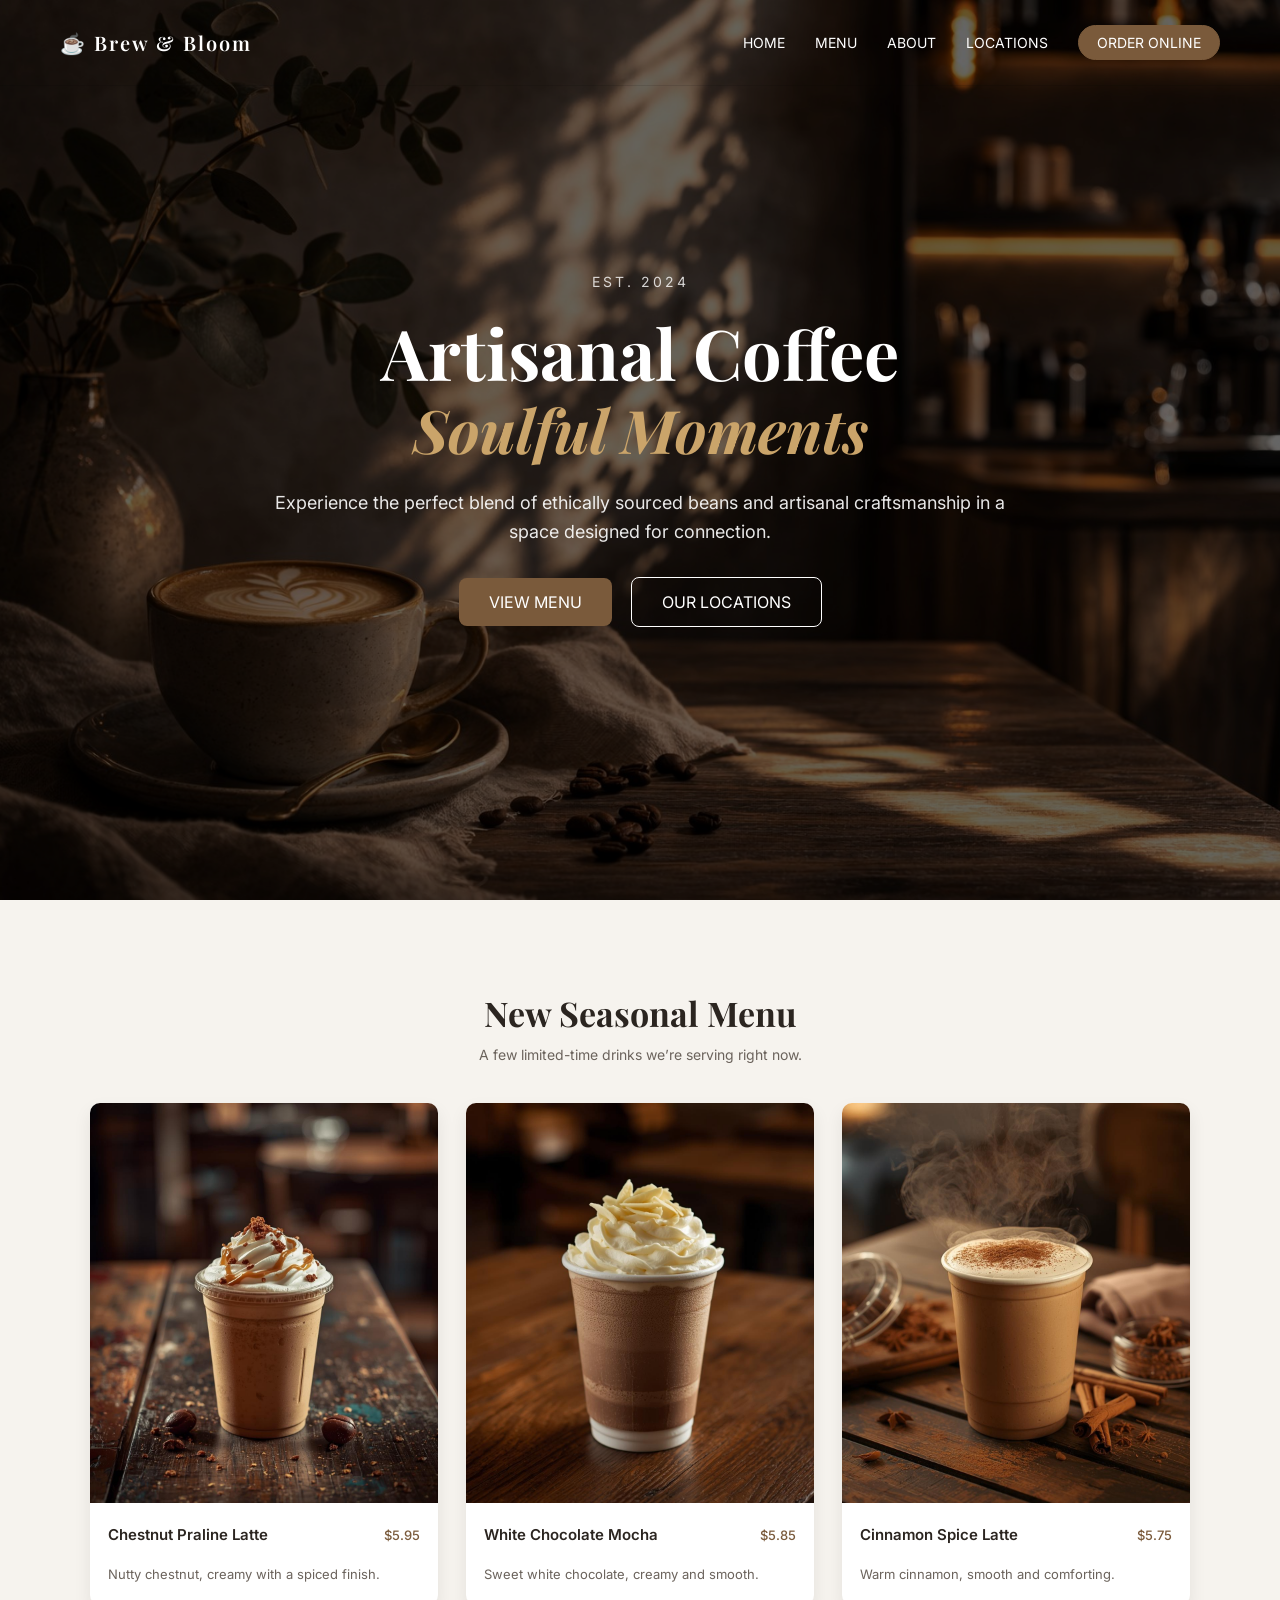
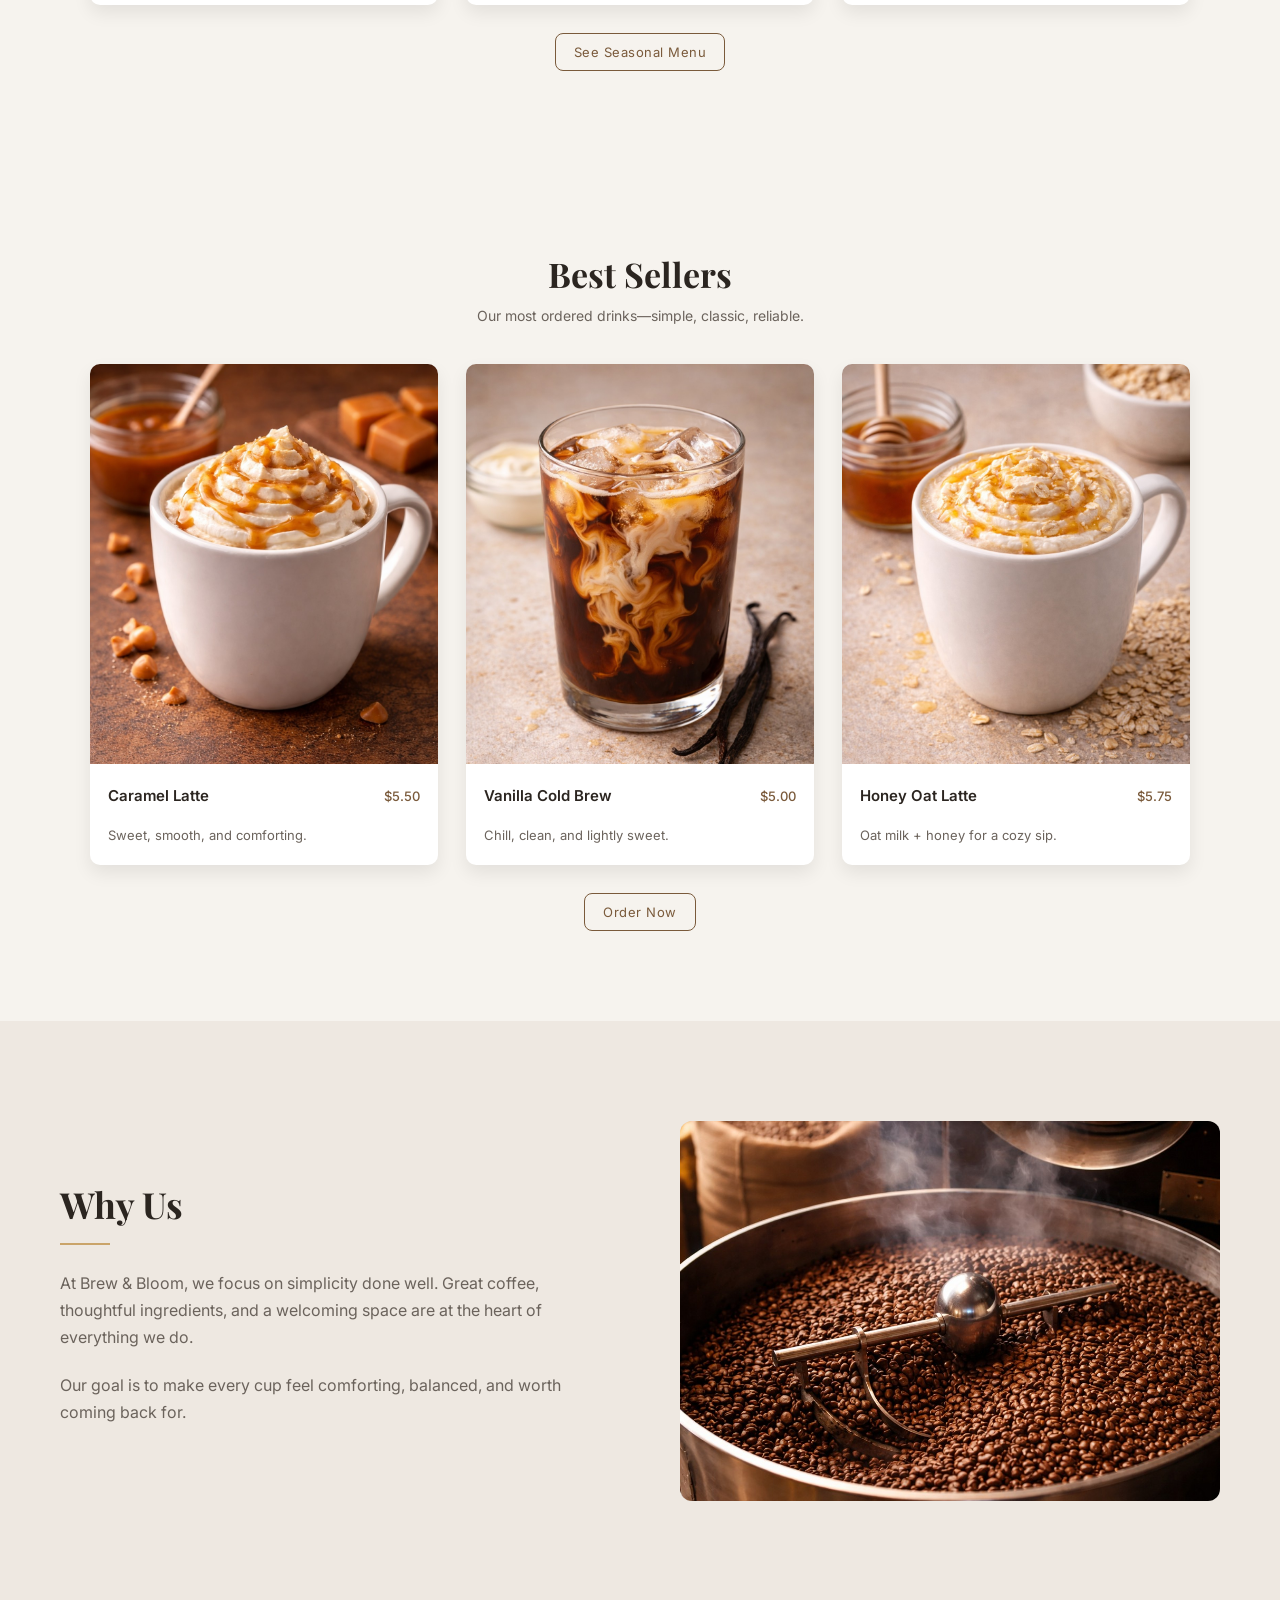
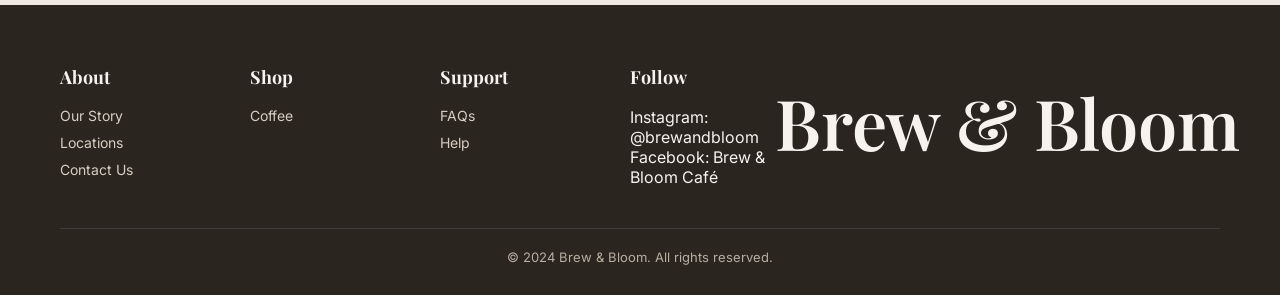
==== commit 3c0f4e77: "Update index.html" ====
--- a/index.html
+++ b/index.html
@@ -14,14 +14,12 @@
 <!-- Navbar -->
 <header>
 
-    <div class="nav-left">
-    
+   <div class="nav-left">
+
+    <div class="hamburger" onclick="toggleMenu()">☰</div>
+
     <a href="index.html" class="logo">☕ Brew & Bloom</a>
-    
-    <div class="hamburger" onclick="toggleMenu()">
-    ☰
-    </div>
-    
+
     </div>
     
     <nav id="nav-menu">
@@ -277,3 +275,4 @@
 
 
 
+
--- a/style.css
+++ b/style.css
@@ -1,4 +1,4 @@
-/*  GLOBAL RESET  */
+ /*  GLOBAL RESET  */
 
 * {
     margin: 0;
@@ -11,12 +11,6 @@
     background: #f6f3ee; /* light beige background */
     color: #2b2520; /* dark brown text */
 }
-
-img{
-max-width:100%;
-height:auto;
-}
-
 
 a {
     text-decoration: none;
@@ -108,37 +102,14 @@
     display:flex;
     align-items:center;
     flex-wrap:nowrap;
-}
-
-nav a{
-    white-space:nowrap;
-}
-
-.logo {
-    font-size: 20px;
-    font-weight: 600;
-    letter-spacing: 2px;
-    font-family: 'Playfair Display', serif;
-
-}
-
-nav a {
-    margin-left: 30px;
-    font-size: 14px;
-    transition: 0.3s;
-}
+ 
+}
+
 
 nav a:hover {
     color: #caa46a; /* gold accent */
 }
 
-.order-btn {
-    border: 1px solid #7a5a3b;
-    padding: 8px 18px;
-    border-radius: 25px;
-    background: #7a5a3b; /* add the background color */
-    color: white;
-}
 
 /*  HERO SECTION (HOME) */
 
@@ -276,13 +247,12 @@
 
 .menu-container{
 display:flex;
-gap:80px;
-padding:130px 90px 110px;
+gap:100px;
+padding:120px 80px 100px 80px;
 align-items:flex-start;
+
 background:linear-gradient(to bottom,#f6f3ee,#efe7dc);
 }
-
-
 
 
 
@@ -372,13 +342,6 @@
 color:#7a5a3b;
 }
 
-.menu-container{
-display:flex;
-gap:100px;
-padding:120px 80px 100px 80px;
-align-items:flex-start;
-}
-
 
 /* GRID LAYOUT */
 
@@ -591,9 +554,8 @@
   width: 100%;
   height: 400px;
   object-fit: cover;
-  object-position: 50% 15%;  
-}
-
+  object-position: 50% 15%; /* keeps centered and show more of top */
+}
 
 .curated-body {
   padding: 18px 18px 20px;
@@ -702,15 +664,16 @@
 transform:translateY(-4px);
 }
 
-.order-item img{
-width:100%;
-height:200px;
-aspect-ratio:1/1;
-object-fit:cover;
-border-radius:8px;
-margin-bottom:12px;
-object-position:50%, 40%;
-}
+.order-item img {
+    width: 100%;
+    aspect-ratio: 1 / 1;
+    object-fit: cover;
+    border-radius: 8px;
+    margin-bottom: 12px;
+}
+
+
+
 
 
 .order-item h3{
@@ -894,14 +857,57 @@
 /* CONTACT PAGE SPACING */
 
 .contact-section {
-    max-width: 800px;
-    margin: 80px auto;
+    max-width: 700px;
+    margin: 120px auto;     /* more space above and below */
     text-align: center;
-    line-height: 1.7;
+    line-height: 1.9;       /* increases spacing between lines */
+    padding: 0 20px;
+}
+
+.contact-section h1 {
+    font-size: 64px;
+    margin-bottom: 30px;    /* space under "Contact Us" */
+    letter-spacing: 1px;    /* makes title look cleaner */
 }
 
 .contact-section p {
-    margin-bottom: 12px;
+    margin-bottom: 18px;    /* more space between lines */
+    font-size: 18px;
+}
+
+.contact-section .description {
+    margin-bottom: 25px;    /* extra space under the description */
+    font-size: 20px;
+}
+
+.hero {
+    min-height: 100vh;
+    position: relative;
+    display: flex;
+    justify-content: center;
+    align-items: center;
+}
+/* FOOTER SECTION */
+
+/* FOOTER */
+
+.footer {
+    background: #2b2520;
+    color: #f6f3ee;
+    padding: 60px 60px 30px;
+    /* position to footer to see brandmark */
+    position: relative;
+}
+/* to the left and a little tighter */
+.footer-container {
+    max-width: 1200px;
+    /* push columns to the left */
+    margin: 0;
+    display: grid;
+    
+    /* make columns tighter */
+    grid-template-columns: repeat(4, 160px);
+    gap: 30px;
 }
 
 
@@ -916,9 +922,11 @@
 .story-container {
     max-width: 1100px;
     margin: auto;
+
     display: grid;
     grid-template-columns: 1fr 1fr;
     gap: 60px;
+
     align-items: center;
 }
 
@@ -967,28 +975,17 @@
     line-height: 1.6;
 }
 
-/* FOOTER */
-
-.footer {
-    background: #2b2520;
-    color: #f6f3ee;
-    padding: 60px 60px 30px;
-    position: relative;
-}
-
-.footer-container {
-    max-width: 1200px;
-    margin: 0;
-    display: grid;
-    grid-template-columns: repeat(4, 160px);
-    gap: 30px;
-}
+
+
+/* footer titles */
 
 .footer-column h3 {
     font-family: 'Playfair Display', serif;
     font-size: 18px;
     margin-bottom: 18px;
 }
+
+/* footer links */
 
 .footer-column a {
     display: block;
@@ -1001,6 +998,8 @@
 .footer-column a:hover {
     color: #caa46a;
 }
+
+/* bottom copyright */
 
 .footer-bottom {
     text-align: center;
@@ -1010,130 +1009,182 @@
     font-size: 13px;
     color: #b8aea2;
 }
+/* BIG BREW & BLOOM BRAND */
 
 .footer-brand {
     position: absolute;
     top: 70px;
-    right: 60px;
+    right: 40px;
+
     font-family: 'Playfair Display', serif;
+
     font-size: 70px;
     font-weight: 600;
+
     color: #f6f3ee;
 }
-
 /* HAMBURGER ICON */
-
 .hamburger {
     display: none;
     font-size: 28px;
     cursor: pointer;
+    color: #2b2520;
+}
+
+.home .hamburger {
     color: white;
 }
 
-/* MOBILE hamburger MENU */
-
+/* TABLET */
+@media (max-width: 900px) {
+    .curated-grid,
+    .seasonal-grid {
+        grid-template-columns: 1fr 1fr;
+    }
+
+    .whyus-container,
+    .story-container,
+    .location-container {
+        grid-template-columns: 1fr;
+    }
+
+    .menu-grid {
+        grid-template-columns: 1fr;
+    }
+
+    .menu-container {
+        flex-direction: column;
+        gap: 40px;
+        padding: 80px 30px;
+    }
+
+    .menu-sidebar {
+        width: 100%;
+        position: static;
+    }
+
+    .footer-container {
+        grid-template-columns: 1fr 1fr;
+        gap: 20px;
+        padding: 40px 20px;
+    }
+
+    .footer-brand {
+        font-size: 34px;
+        position: static;
+        margin-top: 20px;
+        text-align: center;
+    }
+
+    .location-card img {
+        height: 400px;
+    }
+}
+
+/* MOBILE + TABLET NAVIGATION */
 @media (max-width: 768px) {
-    .curated-grid {
-        grid-template-columns: 1fr;
-    }
-
-    .order-grid {
-        grid-template-columns: 1fr;
-    }
-
-    .seasonal-grid {
-        grid-template-columns: 1fr;
+    header {
+        padding: 18px 20px;
+        flex-direction: row;
+        align-items: center;
+        justify-content: space-between;
+    }
+
+    .nav-left {
+        width: 100%;
+        max-width: none;
+        display: flex;
+        align-items: center;
+        justify-content: space-between;
     }
 
     .hamburger {
         display: block;
-        position: absolute;
-        top: 25px;
-        left: auto;
-        
+        position: static;
     }
 
     nav {
         display: none;
         flex-direction: column;
+        align-items: flex-start;
         position: absolute;
-        top: 80px;
+        top: 70px;
         left: 0;
         width: 100%;
         background: #2b2520;
         padding: 20px;
+        gap: 12px;
     }
 
     nav a {
-        margin: 10px 0;
+        margin: 0;
         font-size: 16px;
+        color: white;
     }
 
     nav.show {
         display: flex;
     }
 
+    .curated-grid,
+    .seasonal-grid,
     .whyus-container,
     .footer-container {
         grid-template-columns: 1fr;
     }
 
-    .menu-container,
-    .location-section {
+    .menu-container {
         flex-direction: column;
-    }
-
-    .footer-brand {
-        position: static;
-        text-align: left;
-        font-size: 40px;
-        margin-top: 20px;
-    }
-}
-
-/* Responsive */
-@media (max-width: 900px) {
-    .location-section {
-        flex-direction: column;
-        align-items: center;
-    }
-
-    .location-card img {
-        height: 400px;
     }
 }
 
 /* MOBILE */
 @media (max-width: 480px) {
-    header {
-        flex-direction: column;
-        gap: 10px;
-        padding: 20px;
+    body {
+        overflow-x: hidden;
+    }
+
+    section {
+        padding: 40px 20px;
+    }
+
+    .hero {
+        text-align: center;
+        padding: 60px 20px;
     }
 
     .hero h1 {
-        font-size: 36px;
+        font-size: 30px;
     }
 
     .hero h2 {
-        font-size: 30px;
+        font-size: 22px;
     }
 
     .buttons {
         display: flex;
         flex-direction: column;
         gap: 10px;
+        width: 100%;
+        align-items: center;
+    }
+
+    .buttons a {
+        width: 100%;
+        max-width: 260px;
+        text-align: center;
+    }
+
+    .story-container,
+    .location-container {
+        grid-template-columns: 1fr;
+        text-align: center;
+        gap: 20px;
     }
 
     .footer-brand {
-        position: static;
-        text-align: center;
-        font-size: 40px;
-    }
-}
-
-
-
-
-
-
+        font-size: 26px;
+    }
+}
+
+
